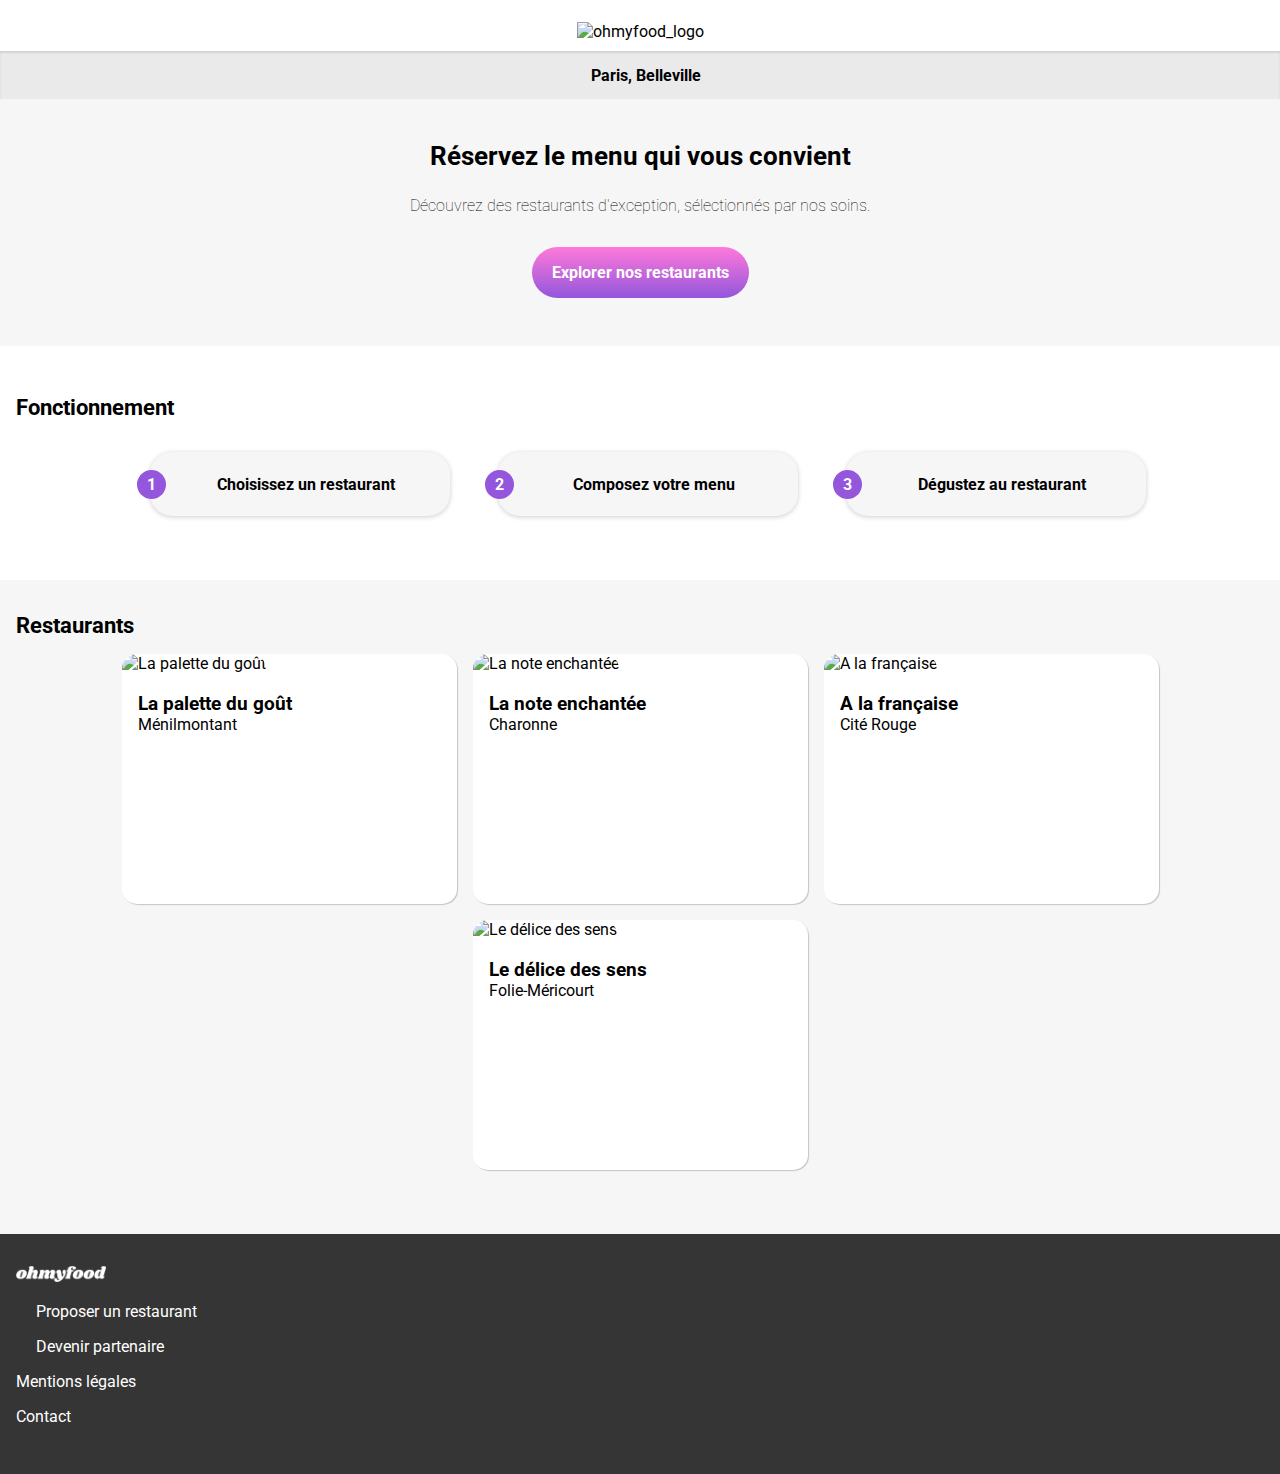
==== index.html @ 1f15dc7d "Finished styling static content for the homepage" ====
<!DOCTYPE html>
<html lang="en">
<head>
    <meta charset="UTF-8">
    <meta name="viewport" content="width=device-width, initial-scale=1.0">
    <title>Ohmyfood</title>
    
    <!-- Import fonts -->
    <script src="https://kit.fontawesome.com/52b9d34509.js" crossorigin="anonymous"></script>
    <link rel="preconnect" href="https://fonts.googleapis.com">
    <link rel="preconnect" href="https://fonts.gstatic.com" crossorigin>
    <link href="https://fonts.googleapis.com/css2?family=Roboto:wght@100;400;700&display=swap" rel="stylesheet">

    <!-- Import style -->
    <link href="style/style.css" rel="stylesheet" type="text/css">
    <link rel="icon" type="image/png" href="assets/logo/omf_favicon_32.png">
</head>

<body>

    <header>
        <div id="div_logo">
            <img src="assets/logo/ohmyfood.png" alt="ohmyfood_logo" id="logo">
        </div>
    </header>

    <main>

        <section id="location">

            <div>
                <p>Paris, Belleville</p>
            </div>

        </section>

        <section id="cta">

            <h1>Réservez le menu qui vous convient</h1>

            <p>Découvrez des restaurants d'exception, sélectionnés par nos soins.</p>

            <button>Explorer nos restaurants</button>

        </section>

        <section id="how_to">

            <h2>Fonctionnement</h2>

            <div class="tile" id="choose">
                <div class="step-tag">
                    1
                </div>
                <p>Choisissez un restaurant</p>
            </div>

            <div class="tile" id="compose">
                <div class="step-tag">
                    2
                </div>
                <p>Composez votre menu</p>
            </div>

            <div class="tile" id="taste">
                <div class="step-tag">
                    3
                </div>
                <p>Dégustez au restaurant</p>
            </div>

        </section>

         <section id="restaurants">

             <h2>Restaurants</h2>

                <article class="card" id="la_palette_du_gout">
                    <a href="pages/la_palette_du_goût.html">
                        <!-- <div class="card__tag-new">Nouveau</p> -->
                        <img class="card__picture" src="assets/restaurants/la_palette_du_gout.jpg" alt="La palette du goût">                      
                        <div class="card__details">
                            <div class="card__details__text">
                                <h3>La palette du goût</h3>
                                <p>Ménilmontant</p>
                            </div>
                            <i class="far fa-heart"></i>
                        </div>
                    </a>
                </article>

                <article class="card" id="la_note_enchantee">
                    <a href="/pages/la_note_enchantee.html">
                        <!-- <div class="card__tag-new">Nouveau</p> -->
                        <img class="card__picture" src="assets/restaurants/la_note_enchantee.jpg" alt="La note enchantée">
                        <div class="card__details">
                            <div class="card__details__text">
                                <h3>La note enchantée</h3>
                                <p>Charonne</p>
                            </div>
                            <i class="far fa-heart"></i>
                        </div>
                    </a>
                </article>

                <article class="card" id="a_la_francaise">
                    <a href="pages/a_la_francaise.html">
                        <img class="card__picture" src="assets/restaurants/a_la_francaise.jpg" alt="A la française">
                        <div class="card__details">
                            <div class="card__details__text">
                                <h3>A la française</h3>
                                <p>Cité Rouge</p>
                            </div>
                            <i class="far fa-heart"></i>
                        </div>
                    </a>
                </article>

                <article class="card" id="le_delice_des_sens">
                    <a href="pages/le_delice_des_sens.html">
                        <img class="card__picture" src="assets/restaurants/le_delice_des_sens.jpg" alt="Le délice des sens">
                        <div class="card__details">
                            <div class="card__details__text">
                                <h3>Le délice des sens</h3>
                                <p>Folie-Méricourt</p>
                            </div>
                            <i class="far fa-heart"></i>
                        </div>
                    </a>
                </article>

         </section>

    </main>

    <footer>

        <img src="assets/logo/ohmyfood_white.png">

        <ul>
            <li id="suggest">Proposer un restaurant</li>
            <li id="partnership">Devenir partenaire</li>
            <li>Mentions légales</li>
            <li>Contact</li>
        </ul>

    </footer>

</body>

</html>
---- style/style.css ----
/*! minireset.css v0.0.6 | MIT License | github.com/jgthms/minireset.css */
html,
body,
p,
ol,
ul,
li,
dl,
dt,
dd,
blockquote,
figure,
fieldset,
legend,
textarea,
pre,
iframe,
hr,
h1,
h2,
h3,
h4,
h5,
h6 {
  margin: 0;
  padding: 0;
}

h1,
h2,
h3,
h4,
h5,
h6 {
  font-size: 100%;
  font-weight: normal;
}

ul {
  list-style: none;
}

button,
input,
select {
  margin: 0;
}

html {
  box-sizing: border-box;
}

*,
*::before,
*::after {
  box-sizing: inherit;
}

img,
video {
  height: auto;
  max-width: 100%;
}

iframe {
  border: 0;
}

table {
  border-collapse: collapse;
  border-spacing: 0;
}

td,
th {
  padding: 0;
}

/* Colors */
/* Font weight */
/*Font Awesome icons*/
* {
  font-family: "Roboto", sans-serif;
  font-size: 16px;
}

h1 {
  font-size: 1.6em;
  font-weight: 700;
}

h2 {
  font-size: 1.4em;
  font-weight: 700;
}

h3 {
  font-size: 1.2em;
  font-weight: 700;
}

a {
  text-decoration: none;
  color: inherit;
}
a:active, a:hover, a:link, a:visited {
  text-decoration: none;
  color: inherit;
}

#location {
  display: flex;
  flex-direction: row;
  flex-wrap: nowrap;
  justify-content: center;
  align-items: center;
  width: 100%;
  height: 3em;
  background-color: #eaeaea;
  box-shadow: inset 0px 2px 2px rgba(0, 0, 0, 0.1);
}

#location p {
  font-weight: 700;
}
#location p::before {
  display: inline-block;
  font-family: "Font Awesome 5 Free";
  font-style: normal;
  font-variant: normal;
  text-rendering: auto;
  -webkit-font-smoothing: antialiased;
  font-weight: 900;
  content: "\f3c5";
  /*  @debug "content: " \f3c5;
   @debug "font-weight: " 900; */
  position: relative;
  right: 1em;
}

#cta {
  display: flex;
  flex-direction: column;
  flex-wrap: nowrap;
  justify-content: center;
  align-items: center;
  background-color: #f6f6f6;
  padding: 1em;
  padding-left: 3em;
  padding-right: 3em;
}
#cta h1 {
  text-align: center;
  margin-top: 1em;
  margin-bottom: 1em;
}
#cta p {
  text-align: center;
  font-weight: 100;
}

#how_to {
  display: flex;
  flex-direction: row;
  flex-wrap: wrap;
  justify-content: center;
  align-items: center;
  gap: 1em 3em;
  padding-top: 3em;
  padding-bottom: 3em;
  padding-left: 1em;
}
#how_to h2 {
  width: 100%;
}

#restaurants {
  background-color: #f6f6f6;
  padding: 1em;
  padding-top: 2em;
  padding-bottom: 4em;
  display: flex;
  flex-direction: row;
  flex-wrap: wrap;
  justify-content: center;
  align-items: center;
  gap: 1em 1em;
}
#restaurants h2 {
  width: 100%;
}

footer {
  background-color: #353535;
  padding: 1em;
  padding-top: 2em;
  padding-bottom: 2em;
  color: white;
}
footer img {
  width: 90px;
  height: auto;
  margin-bottom: 1em;
}
footer li {
  margin-bottom: 1em;
}

#suggest::before {
  display: inline-block;
  font-family: "Font Awesome 5 Free";
  font-style: normal;
  font-variant: normal;
  text-rendering: auto;
  -webkit-font-smoothing: antialiased;
  font-weight: 900;
  content: "\f2e7";
  /*  @debug "content: " \f2e7;
   @debug "font-weight: " 900; */
  margin-right: 1ch;
}

#partnership::before {
  display: inline-block;
  font-family: "Font Awesome 5 Free";
  font-style: normal;
  font-variant: normal;
  text-rendering: auto;
  -webkit-font-smoothing: antialiased;
  font-weight: 900;
  content: "\f4c4";
  /*  @debug "content: " \f4c4;
   @debug "font-weight: " 900; */
  margin-right: 1ch;
}

header {
  display: flex;
  flex-direction: column;
  align-items: center;
  justify-content: center;
}
header img {
  padding-top: 22px;
  padding-bottom: 10px;
  width: 164px;
  height: auto;
}

button {
  margin-top: 2em;
  margin-bottom: 2em;
  padding: 1em;
  padding-right: 1.25em;
  padding-left: 1.25em;
  background: linear-gradient(#FF79DA, #9356DC);
  border: none;
  border-radius: 2em;
  color: white;
  font-weight: 700;
}

.card {
  background-color: white;
  border-radius: 15px;
  height: 250px;
  width: 335px;
  box-shadow: 1px 1px 1px rgba(0, 0, 0, 0.2);
}

.card__picture {
  border-top-left-radius: 15px;
  border-top-right-radius: 15px;
  object-fit: cover;
  height: 68%;
  width: 100%;
}

.card__details {
  height: 32%;
  display: flex;
  padding-left: 1em;
  padding-right: 1em;
  justify-content: space-between;
  align-items: center;
}

/* .card__details__text {
    display: flex;
    flex-direction: column;
}
 */
/* 
.card__tag-new {
    background-color: a.$clr-tertiary;
    position: absolute;
    z-index: 3;
    width: 10em;
    height: 1em;
    top: 10px;
    right: 10px;
} */
/* @include a.fa-icon($ico-heart)
@include a.fa-icon($ico-heart, 400) */
.tile {
  display: flex;
  flex-direction: row;
  flex-wrap: nowrap;
  justify-content: center;
  align-items: center;
  height: 4em;
  min-width: 300px;
  max-width: 385px;
  position: relative;
  background-color: #f6f6f6;
  font-weight: 700;
  border-radius: 22px;
  margin-top: 1em;
  margin-bottom: 1em;
  box-shadow: 0px 1px 5px rgba(0, 0, 0, 0.2);
}

.step-tag {
  display: flex;
  flex-direction: row;
  flex-wrap: nowrap;
  justify-content: center;
  align-items: center;
  position: absolute;
  left: -13px;
  top: center;
  border-radius: 100%;
  background-color: #9356DC;
  color: white;
  width: 1.8em;
  height: 1.8em;
}

.tile p::before {
  color: #7e7e7e;
  position: relative;
  right: 1em;
}

#choose p::before {
  display: inline-block;
  font-family: "Font Awesome 5 Free";
  font-style: normal;
  font-variant: normal;
  text-rendering: auto;
  -webkit-font-smoothing: antialiased;
  font-weight: 900;
  content: "\f3cd";
  /*  @debug "content: " \f3cd;
   @debug "font-weight: " 900; */
}

#compose p::before {
  display: inline-block;
  font-family: "Font Awesome 5 Free";
  font-style: normal;
  font-variant: normal;
  text-rendering: auto;
  -webkit-font-smoothing: antialiased;
  font-weight: 900;
  content: "\f0ca";
  /*  @debug "content: " \f0ca;
   @debug "font-weight: " 900; */
}

#taste p::before {
  display: inline-block;
  font-family: "Font Awesome 5 Free";
  font-style: normal;
  font-variant: normal;
  text-rendering: auto;
  -webkit-font-smoothing: antialiased;
  font-weight: 900;
  content: "\f54e";
  /*  @debug "content: " \f54e;
   @debug "font-weight: " 900; */
}

/*# sourceMappingURL=style.css.map */
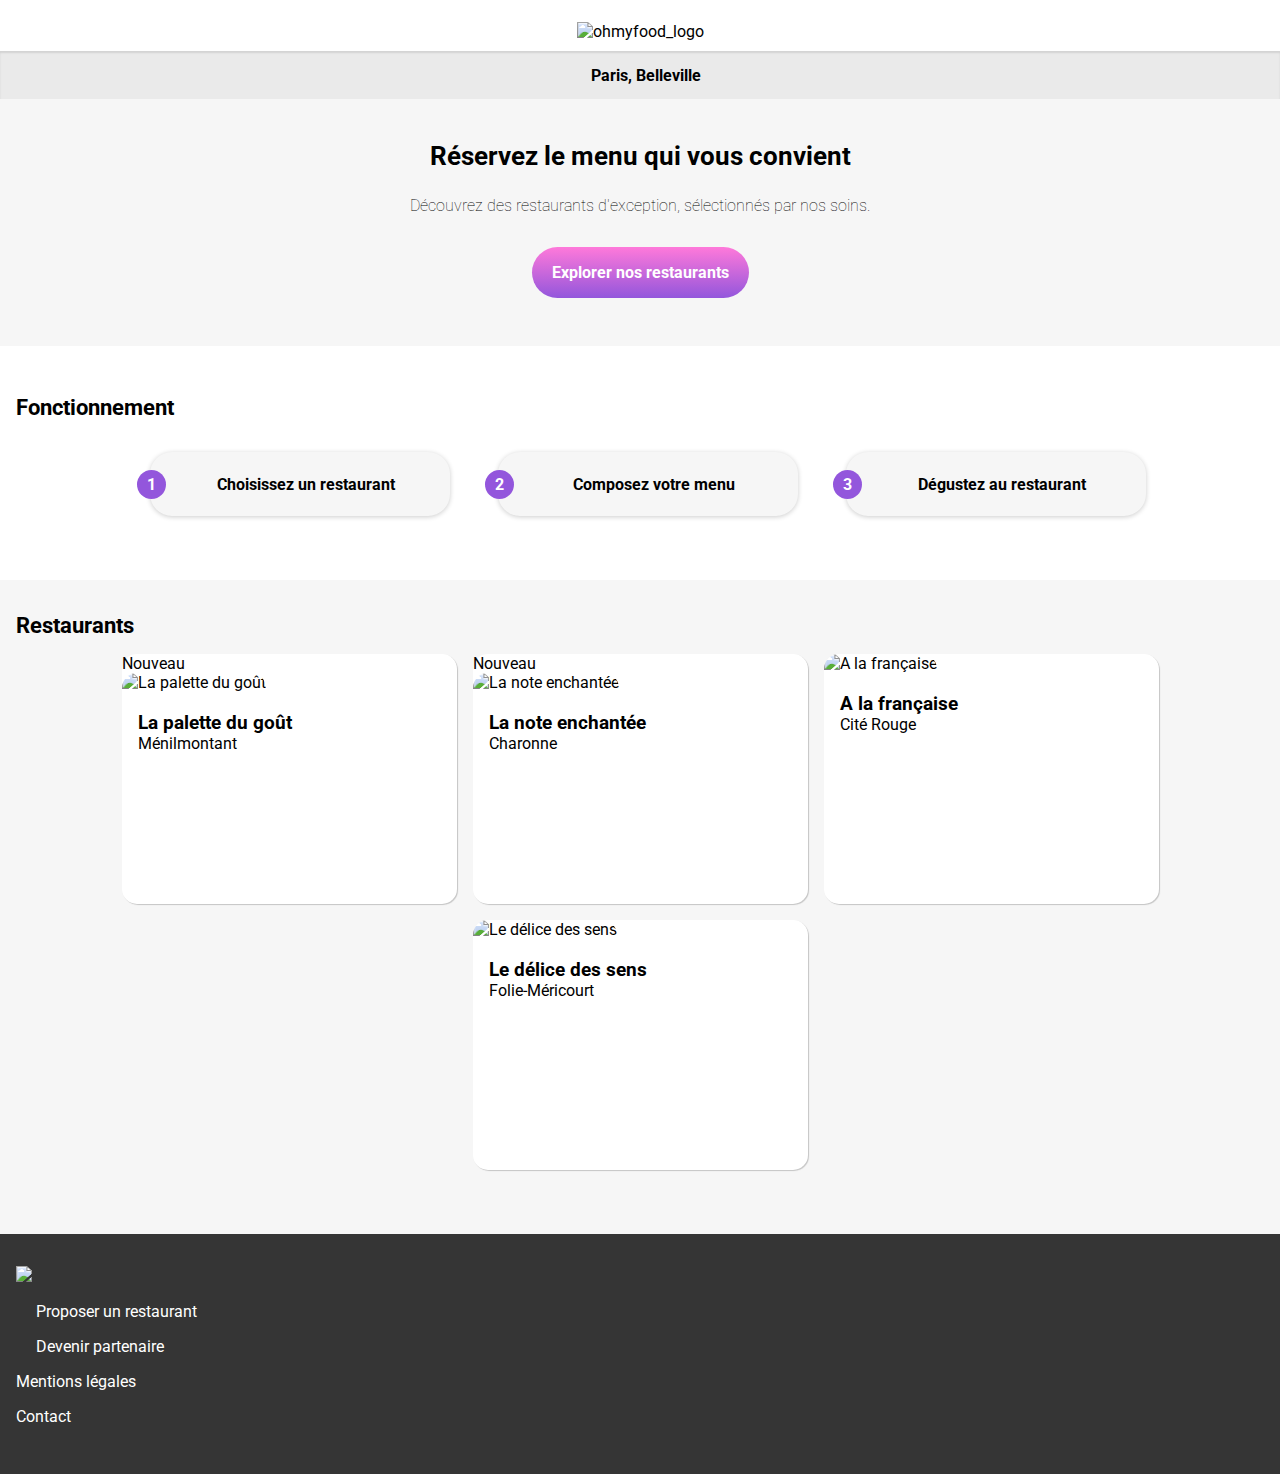
==== commit f4efaf1d: "minor fix (html white spaces)" ====
--- a/index.html
+++ b/index.html
@@ -9,7 +9,7 @@
     <script src="https://kit.fontawesome.com/52b9d34509.js" crossorigin="anonymous"></script>
     <link rel="preconnect" href="https://fonts.googleapis.com">
     <link rel="preconnect" href="https://fonts.gstatic.com" crossorigin>
-    <link href="https://fonts.googleapis.com/css2?family=Roboto:wght@100;400;700&display=swap" rel="stylesheet">
+    <link href="https://fonts.googleapis.com/css2?family=Roboto:wght@100;400;700&family=Shrikhand&display=swap" rel="stylesheet"> 
 
     <!-- Import style -->
     <link href="style/style.css" rel="stylesheet" type="text/css">
@@ -20,7 +20,7 @@
 
     <header>
         <div id="div_logo">
-            <img src="assets/logo/ohmyfood.png" alt="ohmyfood_logo" id="logo">
+            <img src="assets/logo/ohmyfood@2x.svg" alt="ohmyfood_logo" id="logo">
         </div>
     </header>
 
@@ -76,57 +76,76 @@
              <h2>Restaurants</h2>
 
                 <article class="card" id="la_palette_du_gout">
-                    <a href="pages/la_palette_du_goût.html">
-                        <!-- <div class="card__tag-new">Nouveau</p> -->
+                    <a href="pages/la_palette_du_gout.html">
+                        <div class="card__tag-new">Nouveau</div>
                         <img class="card__picture" src="assets/restaurants/la_palette_du_gout.jpg" alt="La palette du goût">                      
-                        <div class="card__details">
-                            <div class="card__details__text">
-                                <h3>La palette du goût</h3>
-                                <p>Ménilmontant</p>
-                            </div>
+                    </a>
+                    <div class="card__details">
+                        
+                        <div class="card__details__text">
+                            <a href="pages/la_palette_du_goût.html">
+                            <h3>La palette du goût</h3>
+                            <p>Ménilmontant</p>
+                            </a>
+                        </div>
+                        <div class="heart-container">
                             <i class="far fa-heart"></i>
                         </div>
-                    </a>
+                    </div>
+                    
                 </article>
 
                 <article class="card" id="la_note_enchantee">
-                    <a href="/pages/la_note_enchantee.html">
-                        <!-- <div class="card__tag-new">Nouveau</p> -->
+                    <a href="pages/la_note_enchantee.html">
+                        <div class="card__tag-new">Nouveau</div>
                         <img class="card__picture" src="assets/restaurants/la_note_enchantee.jpg" alt="La note enchantée">
-                        <div class="card__details">
+                    </a>
+                    <div class="card__details">
+                        <a href="/pages/la_note_enchantee.html">
                             <div class="card__details__text">
                                 <h3>La note enchantée</h3>
                                 <p>Charonne</p>
                             </div>
+                        </a>
+                        <div class="heart-container">
                             <i class="far fa-heart"></i>
                         </div>
-                    </a>
+                    </div>   
                 </article>
 
                 <article class="card" id="a_la_francaise">
                     <a href="pages/a_la_francaise.html">
                         <img class="card__picture" src="assets/restaurants/a_la_francaise.jpg" alt="A la française">
+                    </a>
                         <div class="card__details">
-                            <div class="card__details__text">
-                                <h3>A la française</h3>
-                                <p>Cité Rouge</p>
+                            <a href="pages/a_la_francaise.html">
+                                <div class="card__details__text">
+                                    <h3>A la française</h3>
+                                    <p>Cité Rouge</p>
+                                </div>
+                            </a>
+                            <div class="heart-container">
+                                <i class="far fa-heart"></i>
                             </div>
-                            <i class="far fa-heart"></i>
                         </div>
-                    </a>
                 </article>
 
                 <article class="card" id="le_delice_des_sens">
                     <a href="pages/le_delice_des_sens.html">
                         <img class="card__picture" src="assets/restaurants/le_delice_des_sens.jpg" alt="Le délice des sens">
-                        <div class="card__details">
+                    </a>    
+                    <div class="card__details">
+                        <a href="pages/le_delice_des_sens.html">
                             <div class="card__details__text">
                                 <h3>Le délice des sens</h3>
                                 <p>Folie-Méricourt</p>
                             </div>
+                        </a>
+                        <div class="heart-container">
                             <i class="far fa-heart"></i>
                         </div>
-                    </a>
+                    </div>
+                    
                 </article>
 
          </section>
@@ -134,16 +153,13 @@
     </main>
 
     <footer>
-
-        <img src="assets/logo/ohmyfood_white.png">
-
+        <img src="assets/logo/ohmyfood@2x_white.svg">
         <ul>
             <li id="suggest">Proposer un restaurant</li>
             <li id="partnership">Devenir partenaire</li>
             <li>Mentions légales</li>
             <li>Contact</li>
         </ul>
-
     </footer>
 
 </body>
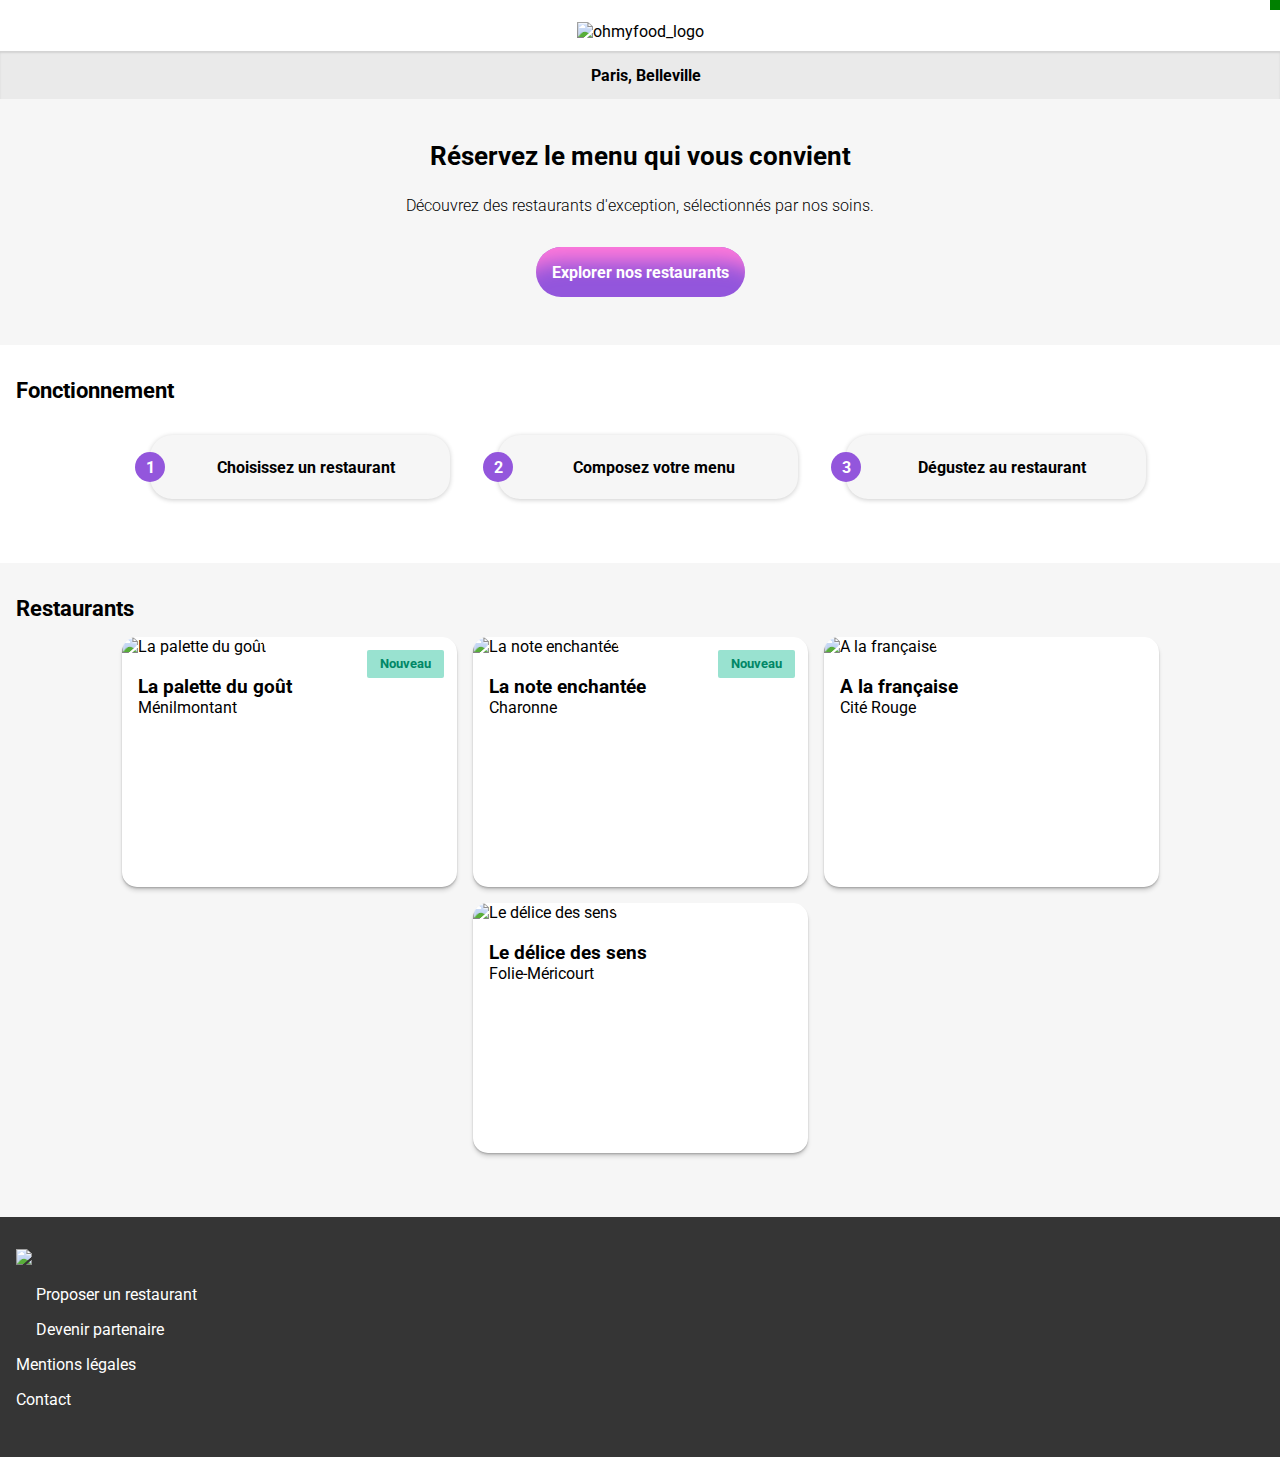
==== commit c6d01102: "Added Shrikhand font import to every page" ====
--- a/index.html
+++ b/index.html
@@ -9,7 +9,7 @@
     <script src="https://kit.fontawesome.com/52b9d34509.js" crossorigin="anonymous"></script>
     <link rel="preconnect" href="https://fonts.googleapis.com">
     <link rel="preconnect" href="https://fonts.gstatic.com" crossorigin>
-    <link href="https://fonts.googleapis.com/css2?family=Roboto:wght@100;400;700&family=Shrikhand&display=swap" rel="stylesheet"> 
+    <link href="https://fonts.googleapis.com/css2?family=Roboto:wght@100;300;400;700&family=Shrikhand&display=swap" rel="stylesheet"> 
 
     <!-- Import style -->
     <link href="style/style.css" rel="stylesheet" type="text/css">
@@ -22,6 +22,7 @@
         <div id="div_logo">
             <img src="assets/logo/ohmyfood@2x.svg" alt="ohmyfood_logo" id="logo">
         </div>
+        <div class="ghp-version-check"></div>
     </header>
 
     <main>
@@ -158,7 +159,7 @@
             <li id="suggest">Proposer un restaurant</li>
             <li id="partnership">Devenir partenaire</li>
             <li>Mentions légales</li>
-            <li>Contact</li>
+            <li><a href="mailto:contact@ohmyfood.com">Contact</a></li>
         </ul>
     </footer>
 
--- a/style/style.css
+++ b/style/style.css
@@ -1,3 +1,4 @@
+@charset "UTF-8";
 /*! minireset.css v0.0.6 | MIT License | github.com/jgthms/minireset.css */
 html,
 body,
@@ -79,6 +80,8 @@
 /* Colors */
 /* Font weight */
 /*Font Awesome icons*/
+/* Box-shadow */
+/* General typography settings */
 * {
   font-family: "Roboto", sans-serif;
   font-size: 16px;
@@ -97,6 +100,32 @@
 h3 {
   font-size: 1.2em;
   font-weight: 700;
+}
+
+/* Restaurants pages typography */
+.restaurant-page__title h1 {
+  font-family: "Shrikhand", cursive;
+  font-weight: normal;
+}
+
+.restaurant__section {
+  font-size: 14px;
+}
+.restaurant__section h2 {
+  text-transform: uppercase;
+  font-weight: normal;
+  font-weight: 300;
+}
+
+.section-title__container h2 {
+  font-size: 18px;
+}
+
+.menu-item h3, .menu-item p, .menu-item span {
+  font-size: 0.9rem;
+}
+.menu-item p {
+  font-weight: 300;
 }
 
 a {
@@ -132,8 +161,7 @@
   -webkit-font-smoothing: antialiased;
   font-weight: 900;
   content: "\f3c5";
-  /*  @debug "content: " \f3c5;
-   @debug "font-weight: " 900; */
+  /*  @debug "content: " \f3c5; */
   position: relative;
   right: 1em;
 }
@@ -156,7 +184,7 @@
 }
 #cta p {
   text-align: center;
-  font-weight: 100;
+  font-weight: 300;
 }
 
 #how_to {
@@ -166,7 +194,7 @@
   justify-content: center;
   align-items: center;
   gap: 1em 3em;
-  padding-top: 3em;
+  padding-top: 2em;
   padding-bottom: 3em;
   padding-left: 1em;
 }
@@ -188,6 +216,93 @@
 }
 #restaurants h2 {
   width: 100%;
+}
+
+#restaurant_picture {
+  height: 300px;
+  width: 100%;
+  object-fit: cover;
+  position: relative;
+}
+
+.restaurant-page__title {
+  position: relative;
+  margin-top: -25px;
+  display: flex;
+  flex-direction: row;
+  flex-wrap: nowrap;
+  justify-content: center;
+  align-items: center;
+  background-color: #f6f6f6;
+  padding: 1em;
+  border-top-left-radius: 25px;
+  border-top-right-radius: 25px;
+}
+.restaurant-page__title h1 {
+  width: 75%;
+}
+.restaurant-page__title i {
+  display: flex;
+  flex-direction: row;
+  flex-wrap: nowrap;
+  justify-content: center;
+  align-items: center;
+  width: 25%;
+}
+
+.restaurant__section {
+  background-color: #f6f6f6;
+  display: flex;
+  flex-direction: column;
+  gap: 1em 0;
+  padding: 1em;
+}
+.restaurant__section .menu-item:nth-child(1n) {
+  animation: slideUp 0.75s forwards ease;
+  animation-delay: 0.25s;
+}
+.restaurant__section .menu-item:nth-child(2n) {
+  animation: slideUp 0.75s forwards ease;
+  animation-delay: 0.5s;
+}
+.restaurant__section .menu-item:nth-child(3n) {
+  animation: slideUp 0.75s forwards ease;
+  animation-delay: 0.75s;
+}
+.restaurant__section .menu-item:nth-child(4n) {
+  animation: slideUp 0.75s forwards ease;
+  animation-delay: 1s;
+}
+.restaurant__section .menu-item:nth-child(5n) {
+  animation: slideUp 0.75s forwards ease;
+  animation-delay: 1.25s;
+}
+@keyframes slideUp {
+  0% {
+    transform: translateY(50px);
+    opacity: 0;
+  }
+  100% {
+    transform: translateY(0);
+    opacity: 1;
+  }
+}
+
+.section-title__container {
+  width: 100%;
+}
+
+.restaurant__section h2 {
+  position: relative;
+  display: inline-block;
+}
+.restaurant__section h2::after {
+  content: "";
+  position: absolute;
+  bottom: -5px;
+  left: 0;
+  width: 50%;
+  border-bottom: 3px solid #99E2D0;
 }
 
 footer {
@@ -215,9 +330,9 @@
   -webkit-font-smoothing: antialiased;
   font-weight: 900;
   content: "\f2e7";
-  /*  @debug "content: " \f2e7;
-   @debug "font-weight: " 900; */
-  margin-right: 1ch;
+  /*  @debug "content: " \f2e7; */
+  width: 16px;
+  margin-right: 4px;
 }
 
 #partnership::before {
@@ -229,9 +344,10 @@
   -webkit-font-smoothing: antialiased;
   font-weight: 900;
   content: "\f4c4";
-  /*  @debug "content: " \f4c4;
-   @debug "font-weight: " 900; */
-  margin-right: 1ch;
+  /*  @debug "content: " \f4c4; */
+  font-size: 0.75em;
+  width: 16px;
+  margin-right: 4px;
 }
 
 header {
@@ -247,25 +363,73 @@
   height: auto;
 }
 
+.ghp-version-check {
+  position: absolute;
+  top: 0;
+  right: 0;
+  height: 10px;
+  width: 10px;
+  background-color: green;
+}
+
+.fa-arrow-left {
+  position: absolute;
+  left: 1em;
+  z-index: 10;
+}
+
 button {
+  position: relative;
   margin-top: 2em;
   margin-bottom: 2em;
-  padding: 1em;
-  padding-right: 1.25em;
-  padding-left: 1.25em;
-  background: linear-gradient(#FF79DA, #9356DC);
+  padding: 0 1em 0 1em;
+  height: 50px;
   border: none;
   border-radius: 2em;
   color: white;
   font-weight: 700;
+  cursor: pointer;
+  box-shadow: 0px 1px 1px rgba(0, 0, 0, 0.12), 0px 2px 2px rgba(0, 0, 0, 0.12), 0px 4px 4px rgba(0, 0, 0, 0.12);
+  background-color: #9356DC;
+  box-shadow: 0 50px 20px -35px #FF79DA inset;
+  transition: box-shadow 0.5s ease-in-out;
+}
+
+button::after {
+  content: "";
+  position: absolute;
+  top: 0;
+  left: 0;
+  bottom: 0;
+  right: 0;
+  opacity: 0;
+  border-radius: 2em;
+  box-shadow: 0px 2px 2px rgba(0, 0, 0, 0.15), 0px 4px 4px rgba(0, 0, 0, 0.15), 0px 8px 8px rgba(0, 0, 0, 0.15);
+  transition: opacity 0.5s ease-in-out;
+}
+
+button:hover {
+  box-shadow: 0 50px 20px -25px #fd8ce9 inset;
+  transition: box-shadow 0.5s ease-in-out;
+}
+
+button:hover::after {
+  opacity: 1;
+  transition: opacity 0.5s ease-in-out;
+}
+
+.order-button {
+  padding-right: 3em;
+  padding-left: 3em;
 }
 
 .card {
+  position: relative;
   background-color: white;
   border-radius: 15px;
   height: 250px;
   width: 335px;
-  box-shadow: 1px 1px 1px rgba(0, 0, 0, 0.2);
+  box-shadow: 0px 1px 1px rgba(0, 0, 0, 0.12), 0px 2px 2px rgba(0, 0, 0, 0.12), 0px 4px 4px rgba(0, 0, 0, 0.12);
 }
 
 .card__picture {
@@ -277,31 +441,91 @@
 }
 
 .card__details {
+  display: flex;
+  flex-direction: row;
+  flex-wrap: nowrap;
+  justify-content: space-between;
+  align-items: center;
   height: 32%;
-  display: flex;
   padding-left: 1em;
+}
+
+.card__tag-new {
+  background-color: #99E2D0;
+  position: absolute;
   padding-right: 1em;
-  justify-content: space-between;
-  align-items: center;
-}
-
-/* .card__details__text {
-    display: flex;
-    flex-direction: column;
-}
- */
-/* 
-.card__tag-new {
-    background-color: a.$clr-tertiary;
-    position: absolute;
-    z-index: 3;
-    width: 10em;
-    height: 1em;
-    top: 10px;
-    right: 10px;
-} */
-/* @include a.fa-icon($ico-heart)
-@include a.fa-icon($ico-heart, 400) */
+  padding-left: 1em;
+  padding-top: 0.5em;
+  padding-bottom: 0.5em;
+  border-radius: 2px;
+  top: 1em;
+  right: 1em;
+  font-size: 0.8em;
+  font-weight: 700;
+  color: #008766;
+}
+
+.heart-container {
+  height: 50px;
+  height: 4em;
+  width: 4em;
+  display: flex;
+  flex-direction: row;
+  flex-wrap: nowrap;
+  justify-content: center;
+  align-items: center;
+}
+
+.fa-heart {
+  font-size: 1.5em;
+  position: relative;
+  cursor: pointer;
+  color: inherit;
+  transition: color 0.5s ease;
+}
+
+.fa-heart::after {
+  display: inline-block;
+  font-family: "Font Awesome 5 Free";
+  font-style: normal;
+  font-variant: normal;
+  text-rendering: auto;
+  -webkit-font-smoothing: antialiased;
+  font-weight: 900;
+  content: "\f004";
+  /*  @debug "content: " \f004; */
+  position: absolute;
+  top: 0;
+  left: calc(50% - 0.5em);
+  color: #FF79DA;
+  opacity: 0;
+}
+
+.fa-heart:hover {
+  opacity: 1;
+  color: #FF79DA;
+  transition: color 0.5s ease;
+}
+
+.fa-heart:hover::after {
+  opacity: 1;
+  animation: heartBeat 0.75s ease-in-out;
+}
+@keyframes heartBeat {
+  0% {
+    opacity: 0;
+    transform: scale(0);
+  }
+  85% {
+    opacity: 1;
+    transform: scale(1.35);
+  }
+  100% {
+    opacity: 1;
+    transform: scale(1);
+  }
+}
+
 .tile {
   display: flex;
   flex-direction: row;
@@ -317,9 +541,23 @@
   border-radius: 22px;
   margin-top: 1em;
   margin-bottom: 1em;
+  cursor: pointer;
   box-shadow: 0px 1px 5px rgba(0, 0, 0, 0.2);
 }
 
+.tile::after {
+  position: absolute;
+  content: "";
+  top: 0;
+  left: 0;
+  right: 0;
+  bottom: 0;
+  border-radius: 22px;
+  box-shadow: 0px 2px 2px rgba(0, 0, 0, 0.15), 0px 4px 4px rgba(0, 0, 0, 0.15), 0px 8px 8px rgba(0, 0, 0, 0.15);
+  opacity: 0;
+  transition: opacity 0.5s ease;
+}
+
 .step-tag {
   display: flex;
   flex-direction: row;
@@ -327,19 +565,21 @@
   justify-content: center;
   align-items: center;
   position: absolute;
-  left: -13px;
+  left: -15px;
   top: center;
   border-radius: 100%;
   background-color: #9356DC;
   color: white;
-  width: 1.8em;
-  height: 1.8em;
+  width: 30px;
+  height: 30px;
+  z-index: 2;
 }
 
 .tile p::before {
   color: #7e7e7e;
   position: relative;
   right: 1em;
+  transition: color 0.25s ease-in;
 }
 
 #choose p::before {
@@ -351,8 +591,7 @@
   -webkit-font-smoothing: antialiased;
   font-weight: 900;
   content: "\f3cd";
-  /*  @debug "content: " \f3cd;
-   @debug "font-weight: " 900; */
+  /*  @debug "content: " \f3cd; */
 }
 
 #compose p::before {
@@ -364,8 +603,7 @@
   -webkit-font-smoothing: antialiased;
   font-weight: 900;
   content: "\f0ca";
-  /*  @debug "content: " \f0ca;
-   @debug "font-weight: " 900; */
+  /*  @debug "content: " \f0ca; */
 }
 
 #taste p::before {
@@ -377,8 +615,88 @@
   -webkit-font-smoothing: antialiased;
   font-weight: 900;
   content: "\f54e";
-  /*  @debug "content: " \f54e;
-   @debug "font-weight: " 900; */
+  /*  @debug "content: " \f54e; */
+}
+
+/* :hover */
+.tile:hover::after {
+  opacity: 1;
+  transition: opacity 0.5s ease;
+}
+
+.tile:hover p::before {
+  color: #9356DC;
+  transition: color 0.25s ease-in;
+}
+
+.menu-item {
+  display: flex;
+  flex-direction: row;
+  flex-wrap: nowrap;
+  justify-content: space-between;
+  align-items: center;
+  border-radius: 15px;
+  height: 4.5em;
+  background-color: white;
+  box-shadow: 0 2px 1px rgba(0, 0, 0, 0.12);
+  overflow: hidden;
+  opacity: 0;
+}
+
+.menu-item:hover .menu-item__check {
+  margin-right: 0;
+}
+
+.menu-item:hover .fa-check-circle {
+  transform: rotate(360deg);
+  transition-delay: 2s;
+  transition: transform 0.5s ease-in;
+}
+
+.menu-item__description {
+  width: 100%;
+  overflow: hidden;
+  white-space: nowrap;
+  padding-left: 1em;
+}
+.menu-item__description h3 {
+  margin-bottom: 0.5em;
+}
+.menu-item__description h3, .menu-item__description p {
+  overflow: hidden;
+  text-overflow: ellipsis;
+  /* min-width: 0; */
+}
+
+.menu-item__description__bottom_line {
+  display: flex;
+  width: 100%;
+  justify-content: space-between;
+}
+.menu-item__description__bottom_line span {
+  padding: 0 1em 0 1em;
+  flex-shrink: 0;
+}
+
+.menu-item__check {
+  display: flex;
+  flex-direction: row;
+  flex-wrap: nowrap;
+  justify-content: center;
+  align-items: center;
+  background-color: #99E2D0;
+  color: white;
+  height: 100%;
+  width: 80px;
+  margin-right: -80px;
+  transition: margin 0.5s ease-in-out;
+  cursor: pointer;
+}
+
+/* Vérifier si rotation inverse demandée */
+.fa-check-circle {
+  transform: rotate(0deg);
+  transition: transform 0.5s ease;
 }
 
 /*# sourceMappingURL=style.css.map */
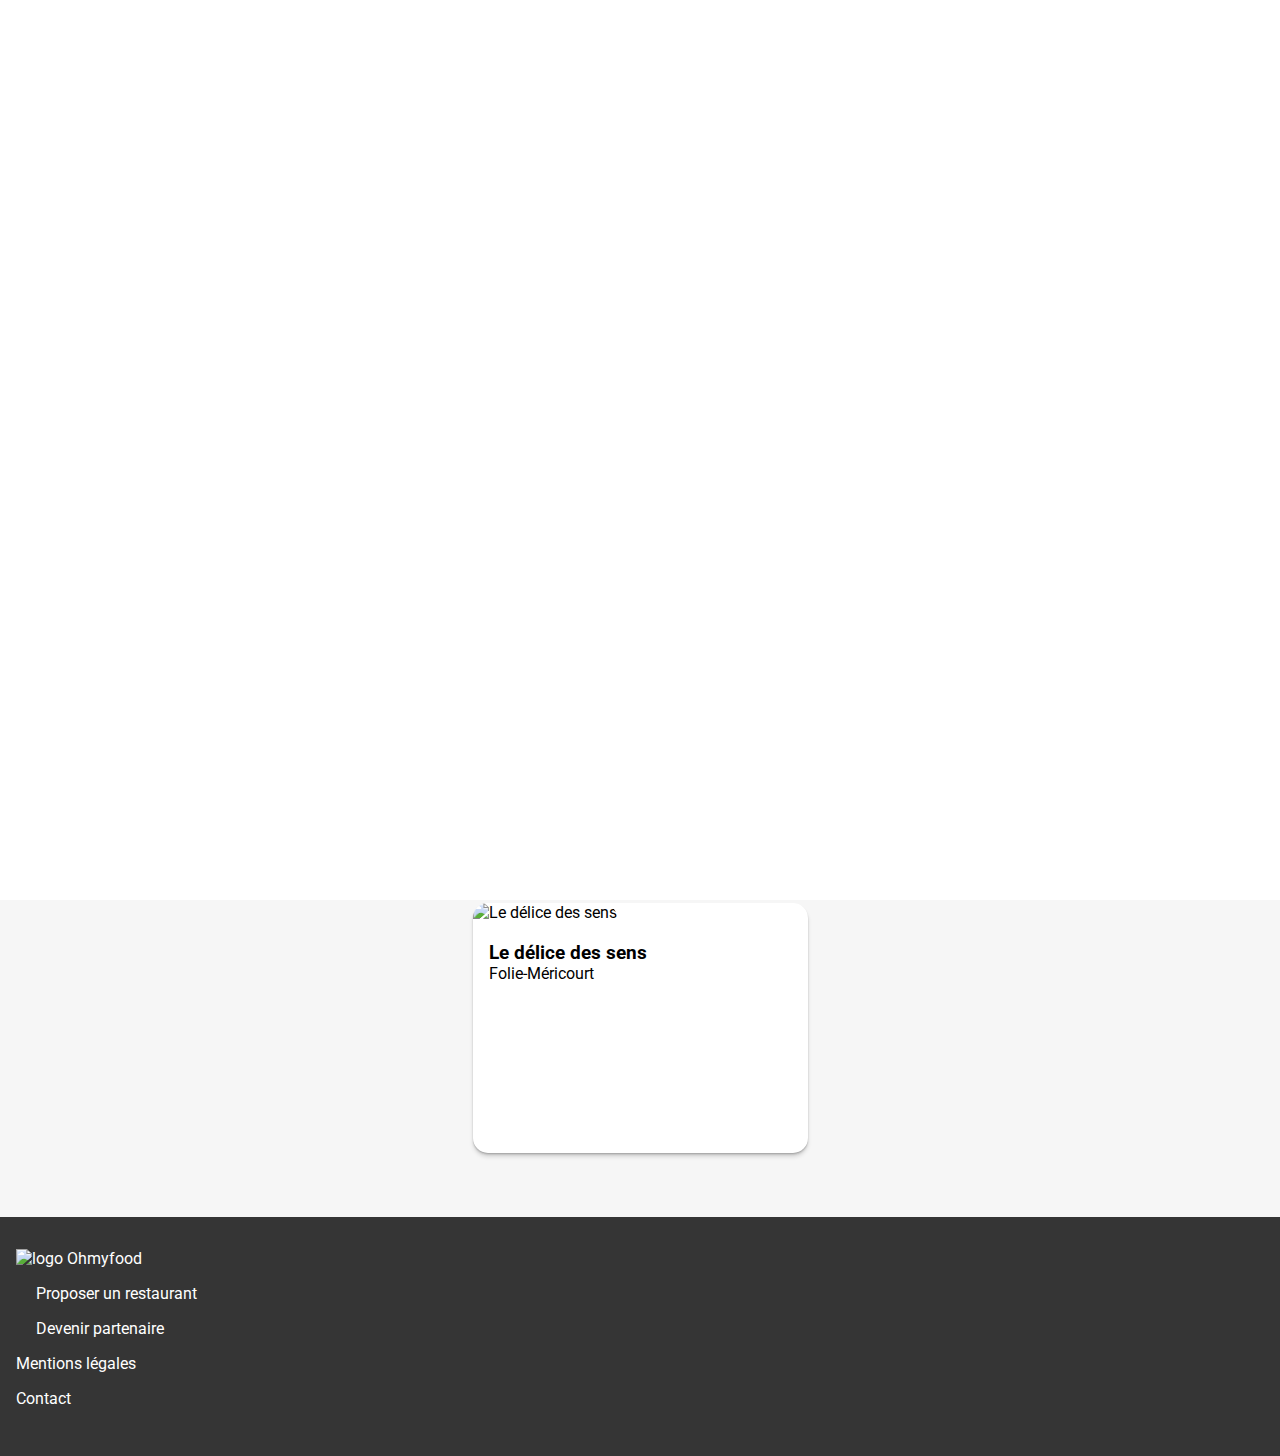
==== commit 7d12860f: "Replaced buttons by divs to avoid homepage refresh on get action" ====
--- a/index.html
+++ b/index.html
@@ -27,13 +27,13 @@
 
     <main>
 
-        <section id="location">
+        <div id="location">
 
             <div>
                 <p>Paris, Belleville</p>
             </div>
 
-        </section>
+        </div>
 
         <section id="cta">
 
@@ -41,7 +41,11 @@
 
             <p>Découvrez des restaurants d'exception, sélectionnés par nos soins.</p>
 
-            <button>Explorer nos restaurants</button>
+            
+            <a href=#restaurants>
+                <div class="cta__btn">Explorer nos restaurants</div>
+            </a>
+            
 
         </section>
 
@@ -84,7 +88,7 @@
                     <div class="card__details">
                         
                         <div class="card__details__text">
-                            <a href="pages/la_palette_du_goût.html">
+                            <a href="pages/la_palette_du_gout.html">
                             <h3>La palette du goût</h3>
                             <p>Ménilmontant</p>
                             </a>
@@ -154,15 +158,529 @@
     </main>
 
     <footer>
-        <img src="assets/logo/ohmyfood@2x_white.svg">
+        <img src="assets/logo/ohmyfood@2x_white.svg" alt="logo Ohmyfood">
         <ul>
-            <li id="suggest">Proposer un restaurant</li>
-            <li id="partnership">Devenir partenaire</li>
-            <li>Mentions légales</li>
+            <li id="suggest"><a href="#">Proposer un restaurant</a></li>
+            <li id="partnership"><a href="#">Devenir partenaire</a></li>
+            <li><a href="#">Mentions légales</a></li>
             <li><a href="mailto:contact@ohmyfood.com">Contact</a></li>
         </ul>
     </footer>
-
+    <div id="loader">
+        <svg
+        id="loader-animation-svg"
+        xmlns="http://www.w3.org/2000/svg"
+        xmlns:xlink="http://www.w3.org/1999/xlink"
+        viewBox="0 0 375 375"
+        shape-rendering="geometricPrecision"
+        text-rendering="geometricPrecision"
+        style="background-color: transparent"
+        >
+        <defs>
+            <linearGradient
+            id="pan-polygon1-fill"
+            x1="1272.037611"
+            y1="414.284134"
+            x2="1269.055378"
+            y2="391.773917"
+            spreadMethod="pad"
+            gradientUnits="userSpaceOnUse"
+            gradientTransform="matrix(1 0 0 1 0 0)"
+            >
+            <stop id="pan-polygon1-fill-0" offset="0%" stop-color="rgb(35,31,32)" />
+            <stop
+                id="pan-polygon1-fill-1"
+                offset="18.98%"
+                stop-color="rgb(213,213,214)"
+            />
+            <stop
+                id="pan-polygon1-fill-2"
+                offset="49.53%"
+                stop-color="rgb(230,231,232)"
+            />
+            <stop
+                id="pan-polygon1-fill-3"
+                offset="100%"
+                stop-color="rgb(128,130,133)"
+            />
+            </linearGradient>
+            <linearGradient
+            id="pan-path21-fill"
+            x1="1484.1761"
+            y1="323.2698"
+            x2="1484.1761"
+            y2="417.5688"
+            spreadMethod="pad"
+            gradientUnits="userSpaceOnUse"
+            gradientTransform="matrix(1 0 0 1 0 0)"
+            >
+            <stop id="pan-path21-fill-0" offset="0%" stop-color="rgb(35,31,32)" />
+            <stop id="pan-path21-fill-1" offset="38.49%" stop-color="rgb(74,73,75)" />
+            <stop id="pan-path21-fill-2" offset="100%" stop-color="rgb(0,0,0)" />
+            </linearGradient>
+            <linearGradient
+            id="pan-path22-fill"
+            x1="714.2186"
+            y1="432.953478"
+            x2="1260.9938"
+            y2="432.953478"
+            spreadMethod="pad"
+            gradientUnits="userSpaceOnUse"
+            gradientTransform="matrix(1 0 0 1 0 0)"
+            >
+            <stop id="pan-path22-fill-0" offset="0%" stop-color="rgb(81,82,84)" />
+            <stop id="pan-path22-fill-1" offset="100%" stop-color="rgb(0,0,0)" />
+            </linearGradient>
+            <linearGradient
+            id="pan-rect1-fill"
+            x1="0.0186"
+            y1="2.4613"
+            x2="546.7938"
+            y2="2.4613"
+            spreadMethod="pad"
+            gradientUnits="userSpaceOnUse"
+            gradientTransform="matrix(1 0 0 1 0 0)"
+            >
+            <stop id="pan-rect1-fill-0" offset="0%" stop-color="rgb(0,0,0)" />
+            <stop
+                id="pan-rect1-fill-1"
+                offset="46.8%"
+                stop-color="rgb(109,110,113)"
+            />
+            <stop id="pan-rect1-fill-2" offset="100%" stop-color="rgb(0,0,0)" />
+            </linearGradient>
+        </defs>
+        
+        <g id="pan-logo_x5f_letters_to" transform="translate(495.210593,263.316951)">
+            <g id="pan-logo_x5f_letters_tr" transform="rotate(-10.300539)">
+            <g
+                id="pan-logo_x5f_letters"
+                transform="scale(0.361902,0.361902) translate(-401.999985,-756.099945)"
+            >
+                <g id="pan-o1_to" transform="translate(146.099998,757.750031)">
+                <g id="pan-o1_tr" transform="rotate(0)">
+                    <path
+                    id="pan-o1"
+                    d="M152.1,729C161.8,729,168.9,731,173.5,734.9C178.1,738.8,180.4,743.9,180.4,750.3C180.4,752.4,180.1,754.8,179.5,757.5C178.1,763.3,175.6,768.5,171.9,772.9C168.2,777.2,163.6,780.6,158.2,783C152.9,785.3,147.1,786.5,140.8,786.5C130.9,786.5,123.6,784.5,118.8,780.6C114.1,776.6,111.8,771.3,111.8,764.8C111.8,762.6,112.1,760.1,112.7,757.4C114.1,751.8,116.6,746.9,120.4,742.7C124.2,738.4,128.9,735,134.4,732.7C139.9,730.2,145.8,729,152.1,729ZM151.7,738.5C150.2,738.5,148.6,739.9,146.9,742.6C145.3,745.2,143.3,750.3,141,757.7C138.7,765.1,137.6,770.3,137.6,773.3C137.6,774.9,137.8,775.9,138.3,776.5C138.8,777,139.5,777.2,140.3,777.2C141.8,777.3,143.3,776.1,144.9,773.4C146.5,770.7,148.6,765.4,151,757.6C153.2,750.7,154.3,745.7,154.3,742.5C154.3,741,154.1,740,153.6,739.4C153.2,738.8,152.6,738.5,151.7,738.5Z"
+                    transform="translate(-146.099998,-757.750031)"
+                    fill="rgb(147,86,220)"
+                    stroke="none"
+                    stroke-width="1"
+                    />
+                </g>
+                </g>
+                <g id="pan-h_to" transform="translate(212.814568,746.399933)">
+                <g id="pan-h_tr" transform="rotate(0)">
+                    <path
+                    id="pan-h"
+                    d="M244.2,770.8C244.1,771.1,244,771.5,244,772.1C244,772.6,244.1,773,244.3,773.3C244.6,773.6,244.9,773.7,245.4,773.7C246.3,773.7,247,773.3,247.5,772.6C248.1,771.8,248.6,771.4,248.8,771.4C249.2,771.4,249.4,771.6,249.7,772.1C249.9,772.5,250,773.1,250,773.7C250.1,775.8,249.4,777.8,248,779.8C246.6,781.7,244.5,783.3,241.7,784.6C239,785.8,235.7,786.4,231.9,786.4C227.2,786.4,223.5,785.3,220.7,783.2C217.9,781,216.5,778.1,216.4,774.4C216.4,771.8,217,768.8,218.3,765.5L224.2,750.1C224.6,749.2,224.7,748.4,224.7,747.9C224.7,747,224.4,746.3,223.7,745.8C223.1,745.2,222.4,744.9,221.6,744.9C220.2,744.9,218.9,745.5,217.4,746.8C216,748,214.9,750,214.1,752.8L214.1,752.6L207.4,774.3C207.2,775.2,207.1,775.9,207.1,776.5C207.1,777.4,207.3,778.2,207.6,778.7C208,779.2,208.5,779.7,209.1,780.2C209.6,780.7,210,781.1,210.2,781.5C210.4,781.8,210.4,782.2,210.3,782.7C209.9,783.6,209.2,784.3,208.2,784.7C207.1,785.1,205.5,785.3,203.3,785.3L178.9,785.3C177,785.3,175.7,785,174.8,784.4C173.9,783.8,173.7,782.9,173.9,781.9C174.2,781,174.9,780.3,176.1,779.7C177.2,779.1,178.1,778.5,178.8,777.7C179.5,776.9,180.1,775.7,180.6,774L196.8,720.7C197,720.1,197.1,719.5,197.1,719.1C197.1,718.3,196.9,717.7,196.5,717.2C196.1,716.7,195.6,716.2,195,715.7C194.3,715.1,193.8,714.6,193.4,714.2C193.1,713.8,193.1,713.2,193.3,712.5C193.7,710.9,196,709.4,200,708.2C204,707,208.3,706.4,212.7,706.4C216.8,706.4,219.9,707.2,221.8,708.7C223.8,710.3,224.8,712.4,224.8,715.1C224.8,716.7,224.6,718.2,224.1,719.7L218.3,738.5C221.1,734.9,224,732.3,227.1,730.9C230.2,729.5,233.6,728.8,237.2,728.8C241.5,728.8,245,730.1,247.7,732.8C250.4,735.4,251.8,738.9,251.8,743.1C251.8,745.3,251.4,747.5,250.7,749.6L244.2,770.8Z"
+                    transform="translate(-212.814568,-746.399933)"
+                    fill="rgb(147,86,220)"
+                    stroke="none"
+                    stroke-width="1"
+                    />
+                </g>
+                </g>
+                <g id="pan-m_to" transform="translate(307.070335,757.499817)">
+                <g id="pan-m_tr" transform="rotate(0)">
+                    <path
+                    id="pan-m"
+                    d="M356.1,770.8C356,771.1,355.9,771.5,355.9,772.1C355.9,772.6,356,773,356.2,773.3C356.5,773.6,356.8,773.7,357.3,773.7C358.2,773.7,358.9,773.3,359.4,772.6C360,771.8,360.5,771.4,360.7,771.4C361.1,771.4,361.3,771.6,361.6,772.1C361.8,772.5,361.9,773.1,361.9,773.7C362,775.8,361.3,777.8,359.9,779.8C358.5,781.7,356.4,783.3,353.6,784.6C350.9,785.8,347.6,786.4,343.8,786.4C339.1,786.4,335.4,785.3,332.6,783.2C329.8,781,328.4,778.1,328.3,774.4C328.3,771.8,328.9,768.8,330.2,765.5L336.1,750.1C336.5,749.2,336.6,748.4,336.6,747.9C336.6,747,336.3,746.3,335.6,745.8C335,745.2,334.3,744.9,333.5,744.9C332.3,744.9,331,745.4,329.8,746.5C328.5,747.6,327.4,749.2,326.4,751.5L320.5,770.6C320.4,770.9,320.3,771.3,320.3,771.9C320.3,772.4,320.4,772.8,320.6,773.1C320.9,773.4,321.2,773.5,321.7,773.5C322.6,773.5,323.3,773.1,323.8,772.4C324.4,771.6,324.9,771.2,325.1,771.2C325.5,771.2,325.7,771.4,326,771.9C326.2,772.3,326.3,772.9,326.3,773.5C326.4,775.6,325.7,777.6,324.3,779.6C322.9,781.5,320.8,783.1,318,784.4C315.3,785.6,312,786.2,308.2,786.2C303.5,786.2,299.8,785.1,297,783C294.2,780.8,292.8,777.9,292.7,774.2C292.7,771.6,293.3,768.6,294.6,765.3L300.5,749.9C300.9,749,301,748.2,301,747.7C301,746.8,300.7,746.1,300,745.6C299.4,745,298.7,744.7,297.9,744.7C296.7,744.7,295.4,745.2,294.2,746.3C292.9,747.3,291.9,748.9,291,751.2L284,774.1C283.7,774.9,283.6,775.6,283.6,776.3C283.6,777.2,283.8,777.9,284.1,778.4C284.5,778.9,285,779.4,285.6,780C286.1,780.4,286.5,780.8,286.7,781.2C286.9,781.6,286.9,782,286.8,782.5C286.5,783.4,285.8,784.1,284.8,784.5C283.7,784.9,282.1,785.1,279.8,785.1L255.4,785.1C253.5,785.1,252.2,784.8,251.4,784.2C250.5,783.6,250.2,782.7,250.4,781.7C250.7,780.8,251.4,780.1,252.6,779.5C253.7,778.9,254.6,778.3,255.3,777.5C256,776.7,256.6,775.5,257.1,773.8L266.6,742.9C266.7,742.5,266.8,742,266.8,741.4C266.8,740.6,266.6,740,266.3,739.6C266,739.2,265.5,738.6,264.8,738C264.1,737.4,263.6,736.9,263.3,736.5C263,736.1,263,735.5,263.2,734.8C263.6,733.2,265.9,731.7,269.9,730.5C274,729.2,278.2,728.6,282.6,728.6C286.1,728.6,288.8,729.6,290.8,731.5C292.9,733.4,293.9,736.1,293.8,739.4C296.7,735.3,299.8,732.5,303,731C306.3,729.4,309.8,728.7,313.6,728.7C317.7,728.7,321.1,729.9,323.6,732.3C326.2,734.6,327.7,737.7,328,741.6C331.1,736.8,334.3,733.4,337.8,731.6C341.3,729.7,345.1,728.7,349.2,728.7C353.5,728.7,357,730,359.7,732.7C362.4,735.3,363.8,738.8,363.8,743C363.8,745.2,363.4,747.4,362.7,749.5L356.1,770.8Z"
+                    transform="translate(-307.070335,-757.499817)"
+                    fill="rgb(255,121,218)"
+                    stroke="none"
+                    stroke-width="1"
+                    />
+                </g>
+                </g>
+                <g id="pan-y_to" transform="translate(394.999985,767.300018)">
+                <g id="pan-y_tr" transform="rotate(0)">
+                    <path
+                    id="pan-y"
+                    d="M422,729C425.1,729,427.6,730.3,429.5,732.8C431.4,735.3,432.4,738.7,432.4,743.1C432.4,746.9,431.7,750.9,430.4,755.3C427.8,764.1,423.5,772.3,417.7,780.1C411.9,787.9,405.3,794.1,397.7,798.8C390.2,803.5,382.7,805.8,375.3,805.8C371.6,805.8,368.4,805.2,365.7,803.9C363.1,802.6,361.1,800.9,359.7,798.8C358.3,796.7,357.6,794.4,357.6,792C357.6,790.9,357.8,789.8,358.1,788.5C358.7,786.5,359.8,785,361.3,783.9C362.8,782.8,364.6,782.3,366.6,782.3C369.9,782.3,372.5,783.4,374.6,785.6C376.7,787.9,378.1,791,378.7,794.9C383.3,794.7,387.5,792.7,391.3,789C387.7,788.4,385,787.1,383.2,785.4C381.5,783.5,380.3,780.7,379.7,776.9L375.4,750.7C375.2,749.3,374.9,748.4,374.4,747.9C374,747.3,373.5,747,372.9,747C372.4,747,371.8,747.2,371.1,747.7C370.5,748.2,370,748.4,369.7,748.4C369.1,748.4,368.8,747.8,368.8,746.6C368.8,745.6,369,744.5,369.3,743.4C370.6,739.3,373,735.9,376.5,733.1C380,730.3,384,728.8,388.7,728.8C393.3,728.8,396.6,730.2,398.7,732.9C400.9,735.6,402.3,739.8,403,745.4L406.2,768.9C406.4,770.7,407.1,771.6,408.1,771.6C409.4,771.6,410.9,770.5,412.6,768.2C414.3,765.9,416,762.5,417.6,758.3C415.5,756.4,413.8,754.2,412.7,751.7C411.6,749.2,411,746.5,411,743.7C411,741.5,411.3,739.5,411.9,737.7C412.8,734.9,414.1,732.7,415.9,731.3C417.7,729.8,419.8,729,422,729Z"
+                    transform="translate(-394.999985,-767.300018)"
+                    fill="rgb(255,121,218)"
+                    stroke="none"
+                    stroke-width="1"
+                    />
+                </g>
+                </g>
+                <g id="pan-f_to" transform="translate(462.4646,745.949982)">
+                <g id="pan-f_tr" transform="rotate(0)">
+                    <path
+                    id="pan-f"
+                    d="M475.2,706.6C482.8,706.6,488.5,707.8,492.3,710.1C496.1,712.4,498.1,715.2,498.1,718.5C498.1,721.2,497,723.3,494.7,724.8C492.5,726.2,489.6,726.9,485.9,726.9C482.6,726.9,480,726.1,478.1,724.4C476.2,722.8,475.3,720.7,475.3,718.3C475.3,716.8,475.8,715.2,476.7,713.6C474.6,713.6,472.8,714.1,471.4,715.2C470,716.2,468.9,717.9,468.1,720.4C467.7,722,467.5,723.4,467.5,724.8C467.5,726.5,467.8,727.9,468.4,728.9C469,729.8,469.9,730.3,471.1,730.3L477.4,730.3C481.1,730.3,483,731.4,483,733.7C483,734,482.9,734.4,482.8,735C482.4,736.6,481.5,737.7,480.1,738.5C478.8,739.3,476.9,739.7,474.2,739.7L471,739.7L460.4,774.3C460.2,775.2,460.1,775.9,460.1,776.5C460.1,777.4,460.3,778.2,460.6,778.7C461,779.2,461.5,779.7,462.1,780.2C462.6,780.7,463,781.1,463.2,781.5C463.4,781.8,463.4,782.2,463.3,782.7C462.9,783.6,462.2,784.3,461.2,784.7C460.1,785.1,458.5,785.3,456.3,785.3L431.9,785.3C430,785.3,428.7,785,427.8,784.4C426.9,783.8,426.7,782.9,426.9,781.9C427.2,781,427.9,780.3,429.1,779.7C430.2,779.1,431.1,778.5,431.8,777.7C432.5,776.9,433.1,775.7,433.6,774L441.9,746.7C442.3,745.6,442.4,744.5,442.4,743.4C442.4,742,442.1,740.9,441.4,740.1C440.8,739.2,439.9,738.3,438.7,737.3C437.9,736.7,437.3,736.1,436.9,735.7C436.5,735.2,436.4,734.6,436.4,734C436.3,732.6,436.8,731.7,437.8,731.1C438.9,730.5,440.9,730.2,443.8,730.2L446.5,730.2C446,728.4,445.8,726.6,445.8,724.9C445.8,723.1,446.1,721.3,446.8,719.3C448.2,715.7,451,712.6,455.5,710.1C459.9,707.8,466.5,706.6,475.2,706.6Z"
+                    transform="translate(-462.4646,-745.949982)"
+                    fill="rgb(153,226,208)"
+                    stroke="none"
+                    stroke-width="1"
+                    />
+                </g>
+                </g>
+                <g id="pan-o2_to" transform="translate(511.40007,757.750031)">
+                <g id="pan-o2_tr" transform="rotate(0)">
+                    <path
+                    id="pan-o2"
+                    d="M517.4,729C527.1,729,534.2,731,538.8,734.9C543.4,738.8,545.7,743.9,545.7,750.3C545.7,752.4,545.4,754.8,544.8,757.5C543.4,763.3,540.9,768.5,537.2,772.9C533.5,777.2,528.9,780.6,523.5,783C518.2,785.3,512.4,786.5,506.1,786.5C496.2,786.5,488.9,784.5,484.1,780.6C479.4,776.6,477.1,771.3,477.1,764.8C477.1,762.6,477.4,760.1,478,757.4C479.4,751.8,481.9,746.9,485.7,742.7C489.5,738.4,494.2,735,499.7,732.7C505.3,730.2,511.2,729,517.4,729ZM517.1,738.5C515.6,738.5,514,739.9,512.3,742.6C510.7,745.2,508.7,750.3,506.4,757.7C504.1,765.1,503,770.3,503,773.3C503,774.9,503.2,775.9,503.7,776.5C504.2,777,504.9,777.2,505.7,777.2C507.2,777.3,508.7,776.1,510.3,773.4C511.9,770.7,514,765.4,516.4,757.6C518.6,750.7,519.7,745.7,519.7,742.5C519.7,741,519.5,740,519,739.4C518.6,738.8,518,738.5,517.1,738.5Z"
+                    transform="translate(-511.40007,-757.750031)"
+                    fill="rgb(153,226,208)"
+                    stroke="none"
+                    stroke-width="1"
+                    />
+                </g>
+                </g>
+                <g id="pan-o3_to" transform="translate(581.500031,757.750031)">
+                <g id="pan-o3_tr" transform="rotate(0)">
+                    <path
+                    id="pan-o3"
+                    d="M587.5,729C597.2,729,604.3,731,608.9,734.9C613.5,738.8,615.8,743.9,615.8,750.3C615.8,752.4,615.5,754.8,614.9,757.5C613.5,763.3,611,768.5,607.3,772.9C603.6,777.2,599,780.6,593.6,783C588.3,785.3,582.5,786.5,576.2,786.5C566.3,786.5,559,784.5,554.2,780.6C549.5,776.6,547.2,771.3,547.2,764.8C547.2,762.6,547.5,760.1,548.1,757.4C549.5,751.8,552,746.9,555.8,742.7C559.6,738.4,564.3,735,569.8,732.7C575.3,730.2,581.3,729,587.5,729ZM587.2,738.5C585.7,738.5,584.1,739.9,582.4,742.6C580.8,745.2,578.8,750.3,576.5,757.7C574.2,765.1,573.1,770.3,573.1,773.3C573.1,774.9,573.3,775.9,573.8,776.5C574.3,777,575,777.2,575.8,777.2C577.3,777.3,578.8,776.1,580.4,773.4C582,770.7,584.1,765.4,586.5,757.6C588.7,750.7,589.8,745.7,589.8,742.5C589.8,741,589.6,740,589.1,739.4C588.7,738.8,588.1,738.5,587.2,738.5Z"
+                    transform="translate(-581.500031,-757.750031)"
+                    fill="rgb(153,226,208)"
+                    stroke="none"
+                    stroke-width="1"
+                    />
+                </g>
+                </g>
+                <g id="pan-d_to" transform="translate(654.949951,746.150085)">
+                <g id="pan-d_tr" transform="rotate(0)">
+                    <path
+                    id="pan-d"
+                    d="M676,770.1C675.9,770.7,675.8,771.1,675.8,771.3C675.8,771.8,675.9,772.2,676.2,772.5C676.5,772.8,676.8,772.9,677.3,772.9C678.2,772.9,678.9,772.5,679.4,771.8C680,771,680.5,770.6,680.7,770.6C681.1,770.6,681.3,770.8,681.6,771.3C681.9,771.8,681.9,772.4,681.9,773C682,774.9,681.2,776.9,679.7,778.9C678.2,780.9,676.2,782.5,673.6,783.8C671,785.1,668.3,785.7,665.3,785.7C661.7,785.7,658.6,785,656,783.7C653.4,782.4,651.5,780.6,650.6,778.4C648.7,780.9,646.5,782.7,644,784C641.5,785.3,638.9,785.8,636.1,785.8C632.8,785.8,629.8,785,626.9,783.3C624.1,781.7,621.9,779.3,620.2,776.4C618.6,773.3,617.7,769.9,617.7,766C617.7,759.5,618.9,753.4,621.3,747.7C623.8,741.9,627.2,737.3,631.7,733.8C636.1,730.2,641.1,728.5,646.8,728.5C649.9,728.5,652.5,728.9,654.6,729.6C656.8,730.3,658.8,731.4,660.6,732.8L664.2,720.8C664.4,720.2,664.5,719.6,664.5,719.2C664.5,718.4,664.3,717.8,663.9,717.3C663.5,716.8,663,716.3,662.4,715.8C661.7,715.2,661.2,714.7,660.8,714.3C660.5,713.9,660.5,713.3,660.7,712.6C661.1,711,663.4,709.5,667.4,708.3C671.5,707.1,675.7,706.5,680.1,706.5C684.2,706.5,687.3,707.3,689.2,708.8C691.2,710.4,692.2,712.5,692.2,715.2C692.2,716.8,692,718.3,691.5,719.8L676,770.1ZM658.1,740.1C657,739.1,655.7,738.6,654.4,738.6C652.3,738.6,650.3,740.1,648.3,743.2C646.3,746.3,644.7,750,643.5,754.3C642.3,758.6,641.7,762.6,641.8,766C641.8,769.9,643.1,771.9,645.6,771.9C646.5,771.9,647.3,771.5,647.9,770.8C648.5,770,649.1,768.8,649.7,767.1L658.1,740.1Z"
+                    transform="translate(-654.949951,-746.150085)"
+                    fill="rgb(153,226,208)"
+                    stroke="none"
+                    stroke-width="1"
+                    />
+                </g>
+                </g>
+            </g>
+            </g>
+        </g>
+        <g id="pan-waiter_x5f_2_to" transform="translate(-95.095183,111.418471)">
+            <g id="pan-waiter_x5f_2_tr" transform="rotate(-50.33081)">
+            <g
+                id="pan-waiter_x5f_2"
+                transform="scale(0.499399,0.499399) translate(-81.972496,-681.999998)"
+            >
+                <g id="pan-waiter_x5f_hand_x5f_2">
+                <g id="pan-g1">
+                    <path
+                    id="pan-path1"
+                    d="M272.1,215.2C280.4,213.3,287.9,212.1,306.7,218.7C325.5,225.3,345,229.9,362.5,233.5C368.6,234.7,374.7,234.8,380,236.9C387.2,237.1,408.1,237.7,413.3,237.2C419.6,236.6,423.4,238.9,434.8,239.2C446.2,239.5,460.5,239.2,462.2,242.8C464,246.4,458.7,251.4,452.8,253.5C446.9,255.6,426.6,254,414.6,256.3C407.4,257.7,400.8,259.4,396.6,260.5C401.7,272.3,406.9,284.6,406.9,284.6L404.8,302.1L395.1,299.9C385.4,297.4,388.8,295.9,377,299.9C365.2,303.8,361.8,302.8,360.5,310.8C359.2,318.7,367,332.1,368.3,346.4C369.6,360.7,367.6,373.3,361.5,373.5C355.4,373.7,353.5,373.2,349.4,360.8C345.3,348.4,341.3,324.3,335.9,316.7C330.5,309.1,321.3,308.2,315,295.4C308.7,282.6,304.8,274.2,304.8,274.2C304.8,274.2,301.5,268,291.4,267.3C281.3,266.6,271.8,264.7,271.8,264.7C271.8,264.7,265.3,260.2,262.7,249.4C258.8,233.5,263.8,217.1,272.1,215.2Z"
+                    fill="rgb(245,188,143)"
+                    stroke="none"
+                    stroke-width="1"
+                    />
+                    <path
+                    id="pan-path2"
+                    d="M448.5,354.7C448.7,358.6,441.8,357,438.6,353.6C430.4,345.1,422,311.5,422,311.5C416.7,304.2,432.8,294.2,432.8,294.2C432.8,294.2,447.6,339.1,448.5,354.7Z"
+                    fill="rgb(245,188,143)"
+                    stroke="none"
+                    stroke-width="1"
+                    />
+                    <path
+                    id="pan-path3"
+                    d="M429.7,313.2C430.1,318.7,431.6,335.2,428.2,346.5C424.8,357.8,420.1,370.5,416.5,368.6C412.8,366.6,408.3,361.9,408.3,354C408.3,346.1,414.2,325.2,414.2,325.2C411.4,314.8,401.6,300.7,401.6,300.7C401.6,300.7,402,286.2,403.9,283.6C405.8,281,407.3,281.2,412,283.2C416.6,285,428.3,295.1,429.7,313.2Z"
+                    fill="rgb(245,188,143)"
+                    stroke="none"
+                    stroke-width="1"
+                    />
+                    <path
+                    id="pan-path4"
+                    d="M404.1,286.3C403.5,289.5,405.7,299.8,405.7,299.8C405.7,299.8,416,313.2,418.9,323.7C418.9,323.7,414.6,327.7,411.5,351.7C410.6,358.7,415.7,365.1,419.1,367.3C418.5,368,417.4,369.3,416.2,368.6C412.5,366.6,408,361.9,408,354C408,346.1,413.9,325.2,413.9,325.2C411.1,314.8,401.3,300.7,401.3,300.7C401.3,300.7,401.7,286.2,403.6,283.6C405,281.5,404.5,284.2,404.1,286.3Z"
+                    fill="rgb(232,168,120)"
+                    stroke="none"
+                    stroke-width="1"
+                    />
+                    <path
+                    id="pan-path5"
+                    d="M452.5,337.4C452.8,340.9,447.7,343,443.7,340.1C439.7,337.2,435.7,326.1,430.9,314.9C426.1,303.7,425.5,300.5,420.1,296.3C413.5,291.2,405.3,287.9,402,284C393.5,273.9,395.6,256.2,395.6,256.2C396.5,253.5,424.6,267.2,432,280C439.2,292.9,451.6,325.4,452.5,337.4Z"
+                    fill="rgb(245,188,143)"
+                    stroke="none"
+                    stroke-width="1"
+                    />
+                    <path
+                    id="pan-path6"
+                    d="M436,343.4C437.5,347.5,440.6,351.1,443.9,354.1C445.2,355.3,446.5,355.2,448,355.8L448.2,355.7C447.8,357.7,444.9,357.6,443.4,357C435.6,354.2,429.3,340.6,429.7,338.8C430.1,336.9,431.7,328,432,326C432.5,326.8,432.3,333.1,436,343.4Z"
+                    fill="rgb(232,168,120)"
+                    stroke="none"
+                    stroke-width="1"
+                    />
+                    <g id="pan-g2">
+                    <path
+                        id="pan-path7"
+                        d="M313.9,293.3C313.8,293.1,313.8,292.9,313.7,292.8C313.8,292.9,313.9,293,314,293.2C314,293.3,314.1,293.5,313.9,293.3Z"
+                        fill="rgb(232,168,120)"
+                        stroke="none"
+                        stroke-width="1"
+                    />
+                    <path
+                        id="pan-path8"
+                        d="M303.4,256.5C303.7,257.6,302.8,259,302.9,260.2C303,261.6,303.5,263,303.8,264.3C304.7,268,306.3,271.3,307.8,274.6C309,277.3,310.2,279.9,311.3,282.6C312.4,285.2,312.6,287.7,313.1,290.3C313.3,291.1,313.6,292,313.8,292.8C312.3,290.7,311.7,288.6,310.9,286C309.9,282.8,307.9,280.4,306.3,277.7C303.1,272.4,298.8,267,300.7,260.2C301.1,259,301.9,256.8,303.4,256.5Z"
+                        fill="rgb(232,168,120)"
+                        stroke="none"
+                        stroke-width="1"
+                    />
+                    <path
+                        id="pan-path9"
+                        d="M314.1,293.3C314.1,293.2,314.1,293.2,314.1,293.3C314,293.2,314,293.2,314.1,293.1L314.1,293.3Z"
+                        fill="rgb(232,168,120)"
+                        stroke="none"
+                        stroke-width="1"
+                    />
+                    </g>
+                </g>
+                </g>
+                <g id="pan-bell">
+                <circle
+                    id="pan-circle1"
+                    r="22.5"
+                    transform="matrix(1 0 0 1 389.5 370.5)"
+                    fill="rgb(160,160,160)"
+                    stroke="none"
+                    stroke-width="1"
+                />
+                <path
+                    id="pan-path10"
+                    d="M390.5,375.5C221.2,375.5,84,512.7,84,682L697,682C697,512.7,559.8,375.5,390.5,375.5Z"
+                    transform="matrix(1 0 0 1 -2.027506 0)"
+                    fill="rgb(160,160,160)"
+                    stroke="none"
+                    stroke-width="1"
+                />
+                </g>
+                <polyline
+                id="pan-polyline1"
+                points="297.9,215.7 269,208.6 261.8,207.1 236.6,242.2 242.6,257.5 270.8,270 295,216.5"
+                fill="rgb(239,239,239)"
+                stroke="none"
+                stroke-width="1"
+                />
+                <path
+                id="pan-path11"
+                d="M272.4,208.6C263.9,212.6,253,225.1,251.3,229.4C249.6,233.7,248,260.4,246.2,260L141.8,234.5L-48,171L-7,104L269.9,207.1"
+                fill="rgb(38,38,38)"
+                stroke="none"
+                stroke-width="1"
+                />
+            </g>
+            </g>
+        </g>
+        <g id="pan-waiter_x5f_1_to" transform="translate(-175.902841,298.62336)">
+            <g id="pan-waiter_x5f_1_tr" transform="rotate(47.20319)">
+            <g
+                id="pan-waiter_x5f_1"
+                transform="scale(0.498553,0.498555) translate(-514.157837,-834.368316)"
+            >
+                <g
+                id="pan-waiter_x5f_arm"
+                transform="matrix(0.852922 0 0 0.852922 65.62337 119.301581)"
+                >
+                <g id="pan-waiter_x5f_hand">
+                    <g id="pan-g3">
+                    <path
+                        id="pan-path12"
+                        d="M424.4,848.7C428,843.9,433.4,836.3,432.1,830.2C430.9,824.6,427.1,813.9,430.8,808.2C438.5,796.5,450.2,828.1,449.8,834L438.2,887.6L393.5,884.1C401.7,872.5,414,862.5,424.4,848.7Z"
+                        transform="matrix(1 0 0 1 135.308792 -157.959029)"
+                        fill="rgb(245,188,143)"
+                        stroke="none"
+                        stroke-width="1"
+                    />
+                    <g id="pan-g4">
+                        <path
+                        id="pan-path13"
+                        d="M434.6,807.5C431.3,813.4,435.7,823.8,437.3,829.3C439,835.3,434.1,843.2,430.8,848.3C421.5,862.6,410,873.3,402.7,885.2L393.2,884.5C401.3,872.9,413.6,862.9,424,849C427.6,844.2,433,836.5,431.7,830.5C430.5,824.9,426.7,814.2,430.4,808.5C432,806.1,433.7,805.6,435.5,805.6C434.7,806.2,434.9,807,434.6,807.5Z"
+                        transform="matrix(1 0 0 1 135.308792 -157.959029)"
+                        fill="rgb(232,168,120)"
+                        stroke="none"
+                        stroke-width="1"
+                        />
+                    </g>
+                    <path
+                        id="pan-path14"
+                        d="M416.8,890.1C423.3,879.3,430.2,868.4,436.8,857.3C440,852,445.6,845,447.4,839.1C448.8,834.4,447.3,825.2,446.7,819.8C446.2,814.6,444.5,804.6,446.6,799.8C448.9,794.6,457.1,794.4,461.3,801.7C464.3,806.8,467.1,819.4,468.2,825.2C469.5,831.5,469.4,840.6,470.9,846.8L426,902C426.1,900.7,416.2,891.2,416.8,890.1Z"
+                        transform="matrix(1 0 0 1 135.308792 -157.959029)"
+                        fill="rgb(245,188,143)"
+                        stroke="none"
+                        stroke-width="1"
+                    />
+                    <path
+                        id="pan-path15"
+                        d="M416.8,890C423.3,879.2,430.2,868.3,436.8,857.2C440,851.9,445.6,844.9,447.4,839C448.8,834.3,447.3,825.1,446.7,819.7C446.2,814.5,444.5,804.5,446.6,799.7C448.1,796.4,451.9,795.1,455.6,796.5C454.2,797.1,453,798.2,452.4,799.7C450.3,804.6,452,814.6,452.5,819.7C453,825,454.6,834.3,453.2,839C451.4,844.9,445.8,851.9,442.6,857.2C436,868.2,429.1,879.1,422.6,890C422.2,890.7,426.2,894.9,429,898.1L426,901.8C426.1,900.7,416.1,891.1,416.8,890Z"
+                        transform="matrix(1 0 0 1 135.308792 -157.959029)"
+                        fill="rgb(232,168,120)"
+                        stroke="none"
+                        stroke-width="1"
+                    />
+                    <path
+                        id="pan-path16"
+                        d="M189.7,950.6C201.4,964.7,224,976,257.2,980.7C261.4,971.8,284.2,933.9,289.6,932.7C295.7,931.4,326.6,923.1,335.8,923.6C350.4,924.3,426.8,912.5,432.3,911.4C438.2,910.2,445,911.4,450.5,909.6C458.3,902.3,466.1,894.4,472.2,884.6C478.4,874.6,488,854.5,488,854.5C488.9,851.8,498.4,832,498.4,827.5C498.4,818.6,497.1,810.9,489.2,812.9C481.5,814.8,475.7,835.8,470.7,841.4C458.6,855.1,446.3,860.5,431.7,879C416.4,870.7,402.9,872.2,381.7,868C366.7,865,335,867.6,318.9,870.7C323,865.8,333.1,858.2,337.4,853.4C346.6,843.1,356.8,834,360.9,820.3C363.4,811.9,366.6,790.9,351.2,795.9C340.5,799.4,343.9,807.3,324.2,820.9C277.3,853.1,248,850,234,868.7C226.3,878.9,217.8,904.8,209.6,914.5C200.1,925.5,195.1,940.6,189.7,950.6ZM484.2,850.2C484.3,849.9,484.4,849.5,484.6,849C484.6,849.4,484.5,849.8,484.2,850.2Z"
+                        transform="matrix(1 0 0 1 135.308792 -157.959029)"
+                        fill="rgb(245,188,143)"
+                        stroke="none"
+                        stroke-width="1"
+                    />
+                    <path
+                        id="pan-path17"
+                        d="M454.5,859.9C457.3,856.2,472.6,837.9,473.3,836.8C474.3,835,481.5,819.2,484.6,815.7C486.8,813.3,490.4,811.3,493.8,813L493,812.9C485.2,813.8,482.6,829,480,834.9C478,839.4,464.8,857.3,460.7,861.5C457.1,865.2,447.7,879.4,444.4,885.4C441.6,882.3,439.4,881.5,435.6,880.5C443.2,875.7,449.2,867,454.5,859.9Z"
+                        transform="matrix(1 0 0 1 135.308792 -157.959029)"
+                        fill="rgb(232,168,120)"
+                        stroke="none"
+                        stroke-width="1"
+                    />
+                    </g>
+                </g>
+                <polyline
+                    id="pan-polyline2"
+                    points="202,921 189.7,950.6 187,958 235,986 257.2,980.6 277,952 202.8,924"
+                    transform="matrix(1 0 0 1 135.308792 -157.959029)"
+                    fill="rgb(239,239,239)"
+                    stroke="none"
+                    stroke-width="1"
+                />
+                <path
+                    id="pan-path18"
+                    d="M190,947C195,956,212,968,218,970C224,972,261.7,975.1,261,977L217,1084L159,1211L82,1173.8L70,1163L187.7,949.6"
+                    transform="matrix(1 0 0 1 135.308792 -157.959029)"
+                    fill="rgb(38,38,38)"
+                    stroke="none"
+                    stroke-width="1"
+                />
+                </g>
+                <g id="pan-plate">
+                <path
+                    id="pan-path19"
+                    d="M91.2,786L91.2,799.5C91.2,799.5,170.4,799.5,232.7,813L564.7,813L564.7,812.6C626.7,799.5,704.5,799.5,704.5,799.5L706.3,799.5L706.3,786L91.2,786Z"
+                    transform="matrix(1 0 0 1 115.407841 -134.72674)"
+                    fill="rgb(35,35,35)"
+                    stroke="none"
+                    stroke-width="1"
+                />
+                </g>
+            </g>
+            </g>
+        </g>
+        <g id="pan-chef_to" transform="translate(731.093643,233.622006)">
+            <g id="pan-chef_tr" transform="rotate(-10.030608)">
+            <g
+                id="pan-chef"
+                transform="scale(0.530373,0.530373) translate(-1443.350037,-402.724854)"
+            >
+                <g id="pan-chef_x5f_arm">
+                <path
+                    id="pan-path20"
+                    d="M2172.5,401L1801,305.3C1784.3,301,1768.5,293.8,1754.3,284L1736.9,272C1729.6,267.5,1712.7,280.1,1712.7,280.1L1695.1,347.5C1695.1,347.5,1688.2,374.8,1706.5,374.7L1706.5,374.7C1712.3,373.9,1718.2,374.5,1723.6,376.6L2141.2,535.3L2172.5,401Z"
+                    transform="matrix(1 0 0 1 -278.555623 32.991025)"
+                    fill="rgb(244,244,244)"
+                    stroke="none"
+                    stroke-width="1"
+                />
+                </g>
+                <g
+                id="pan-pan_x5f_object"
+                transform="matrix(0.810325 0 0 0.810325 193.213645 56.154349)"
+                >
+                <g id="pan-pan_x5f_group">
+                    <polygon
+                    id="pan-polygon1"
+                    points="1297.1,410.9 1247.1,417.6 1244.1,395.1 1294.1,388.4"
+                    fill="url(#pan-polygon1-fill)"
+                    stroke="none"
+                    stroke-width="1"
+                    />
+                    <path
+                    id="pan-path21"
+                    d="M1294.2,380.5C1432.9,340.4,1554.7,327.4,1653.8,323.2C1667.6,322.6,1679,333.6,1679,347.4L1679,347.4C1679,360.8,1668.1,371.7,1654.7,371.6C1607.9,371.5,1492.4,376.6,1297.5,417.3C1293.3,418.2,1289.3,415,1289.3,410.7L1289.3,387C1289.3,384.1,1291.3,381.4,1294.2,380.5Z"
+                    transform="matrix(0.677191 0.016075 -0.017954 0.756322 406.827011 79.028651)"
+                    fill="url(#pan-path21-fill)"
+                    stroke="none"
+                    stroke-width="1"
+                    />
+                    <path
+                    id="pan-path22"
+                    d="M1149.4,488.7L825.8,488.7C764.2,488.7,714.2,438.7,714.2,377.1L714.2,377.1L1261,377.1L1261,377.1C1261,438.8,1211,488.7,1149.4,488.7Z"
+                    transform="matrix(1 0 0 0.646042 0 153.228421)"
+                    fill="url(#pan-path22-fill)"
+                    stroke="none"
+                    stroke-width="1"
+                    />
+                    <rect
+                    id="pan-rect1"
+                    width="546.8"
+                    height="5"
+                    rx="0"
+                    ry="0"
+                    transform="matrix(1 0 0 0.836894 714.2 392.980854)"
+                    fill="url(#pan-rect1-fill)"
+                    stroke="none"
+                    stroke-width="1"
+                    />
+                </g>
+                </g>
+                <g
+                id="pan-chef_x5f_hand"
+                transform="matrix(0.784996 -0.036286 0.036286 0.784996 86.108689 159.836002)"
+                >
+                <g id="pan-g5">
+                    <path
+                    id="pan-path23"
+                    d="M1499.5,302.4C1489.9,292.6,1490.3,281.2,1494.6,276C1498,271.9,1501.2,279.8,1514.9,285.9C1528.6,292,1555.4,298.1,1555.4,298.1L1534.3,319.3C1534.2,319.4,1510.9,314.2,1499.5,302.4Z"
+                    fill="rgb(232,168,120)"
+                    stroke="none"
+                    stroke-width="1"
+                    />
+                    <path
+                    id="pan-path24"
+                    d="M1722.7,285.9C1722.7,285.9,1696.2,271.3,1669.6,270.2C1643,269.1,1600.7,286.4,1578.2,288.6C1555.7,290.8,1518.1,301.9,1511.5,307.4C1504.9,312.8,1492.8,314.4,1482,320.9C1471.3,327.3,1460.7,326.3,1453.8,343C1447,359.7,1440,372.4,1437.7,384.5C1435.5,396.6,1431.4,414.4,1435.9,416.8C1440.3,419.2,1451.4,416,1457.5,387C1462.9,361.5,1473,359,1479.8,353.1C1486.5,347.2,1500.5,341,1500.5,341C1500.5,341,1474.2,370.9,1474.1,377.8C1474,384.8,1500.1,412.2,1504.7,414.1C1509.3,416,1526.3,407.3,1526.3,407.3C1526.3,407.3,1534.1,410.9,1543.2,411.4C1552.2,411.8,1557.2,407.6,1557.2,407.6C1557.2,407.6,1568.6,412,1579.8,406C1583,404.3,1583,400.3,1584.2,398.6C1585.4,396.9,1597,381.9,1597,381.9C1597,381.9,1623.3,369.6,1649.1,360.2C1675.8,350.4,1676.4,338.6,1676.4,338.6C1676.4,338.6,1678.7,336.5,1690.6,344.6C1702.5,352.7,1710.9,357.5,1710.9,357.5C1720.1,354.6,1725.5,349,1732.8,332.4C1744.3,306.1,1722.7,285.9,1722.7,285.9Z"
+                    transform="matrix(0.996193 0.087171 -0.087171 0.996193 36.002738 -136.860106)"
+                    fill="rgb(245,188,143)"
+                    stroke="none"
+                    stroke-width="1"
+                    />
+                    <path
+                    id="pan-path25"
+                    d="M1574.9,393.9C1574.9,390.3,1588.6,380.6,1585.7,374.8C1584.5,373.4,1579.8,367.1,1577.7,367.8C1577.7,367.8,1571.6,376.1,1569.6,381.6C1567.5,387.3,1564.2,392.9,1564.7,398.1C1565.5,404.3,1573.1,409.5,1578.7,406.4C1581,405.1,1583.1,405,1589.5,399.2C1594.2,394.9,1601.1,386.1,1602.6,381.8C1603.7,378.7,1596.7,379.1,1591.7,380.2C1589.6,380.6,1577.6,391.2,1574.9,393.9Z"
+                    fill="rgb(232,168,120)"
+                    stroke="none"
+                    stroke-width="1"
+                    />
+                    <path
+                    id="pan-path26"
+                    d="M1558,359.9C1557,357.6,1543.4,375.8,1542,377.9C1538.5,383.1,1533.2,389.9,1531.4,396.3C1529.5,402.9,1533.7,410,1540.9,411C1546.2,411.8,1552.7,411,1557.3,407.5C1548.6,405.7,1544.7,402.9,1546,393.5C1547.3,383.7,1558,359.9,1558,359.9Z"
+                    fill="rgb(232,168,120)"
+                    stroke="none"
+                    stroke-width="1"
+                    />
+                    <path
+                    id="pan-path27"
+                    d="M1506.5,363.4C1500.3,367.9,1498.7,371.2,1493.3,376.7C1490.8,379.3,1488,381.2,1489,384.6C1489.8,387.5,1494.3,392,1496.4,394.3C1503.1,401.8,1507.9,411.3,1509.7,412.3C1511.6,413.4,1519.8,412,1523.6,408.1C1519.2,407.4,1514.2,403.7,1512.6,400.4C1510.7,396.6,1511.5,392.3,1512.2,388.3C1513.4,380.7,1517.3,372.8,1520.6,365.5C1524,358.1,1533.2,344.8,1533.2,344.8C1524.6,347,1510.9,360.2,1506.5,363.4Z"
+                    fill="rgb(232,168,120)"
+                    stroke="none"
+                    stroke-width="1"
+                    />
+                    <g id="pan-g6">
+                    <path
+                        id="pan-path28"
+                        d="M1579.1,372.9C1579.1,372.6,1579.1,372.3,1579.1,372C1579.1,372,1579,371.9,1579,371.9L1579.1,372.9Z"
+                        fill="rgb(232,168,120)"
+                        stroke="none"
+                        stroke-width="1"
+                    />
+                    <path
+                        id="pan-path29"
+                        d="M1668.4,344.1C1665.1,346.6,1621.8,371.3,1586,369.1C1583.4,368.9,1577.8,367.7,1577.8,367.7C1587.8,388.8,1610.3,379.5,1620.4,376.2C1635,371.3,1655.5,361.6,1667.6,351.8C1671.4,348.7,1679.7,339.9,1677.6,334.6C1675.9,338.3,1671.2,341.9,1668.4,344.1Z"
+                        fill="rgb(232,168,120)"
+                        stroke="none"
+                        stroke-width="1"
+                    />
+                    </g>
+                </g>
+                </g>
+            </g>
+            </g>
+        </g>
+        </svg>
+    </div>
 </body>
 
 </html>--- a/style/style.css
+++ b/style/style.css
@@ -131,6 +131,7 @@
 a {
   text-decoration: none;
   color: inherit;
+  cursor: pointer;
 }
 a:active, a:hover, a:link, a:visited {
   text-decoration: none;
@@ -158,7 +159,6 @@
   font-style: normal;
   font-variant: normal;
   text-rendering: auto;
-  -webkit-font-smoothing: antialiased;
   font-weight: 900;
   content: "\f3c5";
   /*  @debug "content: " \f3c5; */
@@ -327,7 +327,6 @@
   font-style: normal;
   font-variant: normal;
   text-rendering: auto;
-  -webkit-font-smoothing: antialiased;
   font-weight: 900;
   content: "\f2e7";
   /*  @debug "content: " \f2e7; */
@@ -341,7 +340,6 @@
   font-style: normal;
   font-variant: normal;
   text-rendering: auto;
-  -webkit-font-smoothing: antialiased;
   font-weight: 900;
   content: "\f4c4";
   /*  @debug "content: " \f4c4; */
@@ -366,10 +364,10 @@
 .ghp-version-check {
   position: absolute;
   top: 0;
-  right: 0;
+  left: 0;
   height: 10px;
   width: 10px;
-  background-color: green;
+  background-color: red;
 }
 
 .fa-arrow-left {
@@ -378,7 +376,7 @@
   z-index: 10;
 }
 
-button {
+.cta__btn {
   position: relative;
   margin-top: 2em;
   margin-bottom: 2em;
@@ -393,9 +391,19 @@
   background-color: #9356DC;
   box-shadow: 0 50px 20px -35px #FF79DA inset;
   transition: box-shadow 0.5s ease-in-out;
-}
-
-button::after {
+  display: flex;
+  flex-direction: row;
+  flex-wrap: nowrap;
+  justify-content: center;
+  align-items: center;
+}
+
+.order__btn {
+  padding-right: 3em;
+  padding-left: 3em;
+}
+
+.cta__btn::after {
   content: "";
   position: absolute;
   top: 0;
@@ -408,19 +416,14 @@
   transition: opacity 0.5s ease-in-out;
 }
 
-button:hover {
+.cta__btn:hover {
   box-shadow: 0 50px 20px -25px #fd8ce9 inset;
   transition: box-shadow 0.5s ease-in-out;
 }
 
-button:hover::after {
+.cta__btn:hover::after {
   opacity: 1;
   transition: opacity 0.5s ease-in-out;
-}
-
-.order-button {
-  padding-right: 3em;
-  padding-left: 3em;
 }
 
 .card {
@@ -490,7 +493,6 @@
   font-style: normal;
   font-variant: normal;
   text-rendering: auto;
-  -webkit-font-smoothing: antialiased;
   font-weight: 900;
   content: "\f004";
   /*  @debug "content: " \f004; */
@@ -523,6 +525,566 @@
   100% {
     opacity: 1;
     transform: scale(1);
+  }
+}
+
+/* Animation duration variable */
+#loader {
+  position: absolute;
+  background: white;
+  height: 100vh;
+  width: 100vw;
+  top: 0;
+  bottom: 0;
+  right: 0;
+  left: 0;
+  z-index: 2;
+  display: flex;
+  flex-wrap: nowrap;
+  justify-content: center;
+  align-items: flex-start;
+  animation-name: loaderVanish;
+  animation-delay: 3s;
+  animation-duration: 0.5s;
+  animation-fill-mode: forwards;
+}
+@keyframes loaderVanish {
+  from {
+    opacity: 1;
+  }
+  to {
+    opacity: 0;
+    z-index: -1;
+  }
+}
+
+#loader-animation-svg {
+  position: absolute;
+}
+@media screen and (min-aspect-ratio: 1/1) {
+  #loader-animation-svg {
+    height: 100vh;
+  }
+}
+@media screen and (max-aspect-ratio: 1/1) {
+  #loader-animation-svg {
+    width: 100vw;
+  }
+}
+#loader-animation-svg #pan-logo_x5f_letters_to {
+  animation: pan-logo_x5f_letters_to__to 2500ms linear 1 normal forwards;
+}
+@keyframes pan-logo_x5f_letters_to__to {
+  0% {
+    transform: translate(495.210593px, 263.316951px);
+  }
+  6.666667% {
+    transform: translate(137.210934px, 203.813253px);
+  }
+  100% {
+    transform: translate(137.210934px, 203.813253px);
+  }
+}
+#loader-animation-svg #pan-logo_x5f_letters_tr {
+  animation: pan-logo_x5f_letters_tr__tr 2500ms linear 1 normal forwards;
+}
+@keyframes pan-logo_x5f_letters_tr__tr {
+  0% {
+    transform: rotate(-10.300539deg);
+  }
+  6.666667% {
+    transform: rotate(7.167138deg);
+  }
+  33.333333% {
+    transform: rotate(0deg);
+  }
+  100% {
+    transform: rotate(0deg);
+  }
+}
+#loader-animation-svg #pan-o1_to {
+  animation: pan-o1_to__to 2500ms linear 1 normal forwards;
+}
+@keyframes pan-o1_to__to {
+  0% {
+    transform: translate(146.099998px, 757.750031px);
+    animation-timing-function: cubic-bezier(0, 0, 0.58, 1);
+  }
+  10% {
+    transform: translate(78.529381px, 268.763975px);
+  }
+  23.333333% {
+    transform: translate(120.073017px, 788.713754px);
+  }
+  33.333333% {
+    transform: translate(258.32022px, 1025.699801px);
+    animation-timing-function: cubic-bezier(0.42, 0, 0.58, 1);
+  }
+  43.333333% {
+    transform: translate(259.573724px, 928.430646px);
+  }
+  100% {
+    transform: translate(259.573724px, 928.430646px);
+  }
+}
+#loader-animation-svg #pan-o1_tr {
+  animation: pan-o1_tr__tr 2500ms linear 1 normal forwards;
+}
+@keyframes pan-o1_tr__tr {
+  0% {
+    transform: rotate(0deg);
+    animation-timing-function: cubic-bezier(0, 0, 0.58, 1);
+  }
+  10% {
+    transform: rotate(66.317235deg);
+  }
+  23.333333% {
+    transform: rotate(66.317235deg);
+  }
+  33.333333% {
+    transform: rotate(0deg);
+  }
+  100% {
+    transform: rotate(0deg);
+  }
+}
+#loader-animation-svg #pan-h_to {
+  animation: pan-h_to__to 2500ms linear 1 normal forwards;
+}
+@keyframes pan-h_to__to {
+  0% {
+    transform: translate(212.814568px, 746.399933px);
+    animation-timing-function: cubic-bezier(0, 0, 0.58, 1);
+  }
+  10% {
+    transform: translate(114.309039px, 332.799591px);
+  }
+  23.333333% {
+    transform: translate(162.111642px, 864.429017px);
+  }
+  33.333333% {
+    transform: translate(323.15469px, 1014.449701px);
+    animation-timing-function: cubic-bezier(0.42, 0, 0.58, 1);
+  }
+  43.333333% {
+    transform: translate(323.15469px, 917.738436px);
+  }
+  100% {
+    transform: translate(323.15469px, 917.738436px);
+  }
+}
+#loader-animation-svg #pan-h_tr {
+  animation: pan-h_tr__tr 2500ms linear 1 normal forwards;
+}
+@keyframes pan-h_tr__tr {
+  0% {
+    transform: rotate(0deg);
+    animation-timing-function: cubic-bezier(0, 0, 0.58, 1);
+  }
+  10% {
+    transform: rotate(101.142013deg);
+  }
+  23.333333% {
+    transform: rotate(101.142013deg);
+  }
+  33.333333% {
+    transform: rotate(0deg);
+  }
+  100% {
+    transform: rotate(0deg);
+  }
+}
+#loader-animation-svg #pan-m_to {
+  animation: pan-m_to__to 2500ms linear 1 normal forwards;
+}
+@keyframes pan-m_to__to {
+  0% {
+    transform: translate(307.070335px, 757.499817px);
+    animation-timing-function: cubic-bezier(0, 0, 0.58, 1);
+  }
+  10% {
+    transform: translate(141.769885px, 409.829436px);
+  }
+  23.333333% {
+    transform: translate(217.867749px, 914.487192px);
+  }
+  33.333333% {
+    transform: translate(415.945031px, 1025.549586px);
+    animation-timing-function: cubic-bezier(0.42, 0, 0.58, 1);
+  }
+  43.333333% {
+    transform: translate(416.277144px, 928.798059px);
+  }
+  100% {
+    transform: translate(416.277144px, 928.798059px);
+  }
+}
+#loader-animation-svg #pan-m_tr {
+  animation: pan-m_tr__tr 2500ms linear 1 normal forwards;
+}
+@keyframes pan-m_tr__tr {
+  0% {
+    transform: rotate(0deg);
+    animation-timing-function: cubic-bezier(0, 0, 0.58, 1);
+  }
+  10% {
+    transform: rotate(-138.536345deg);
+  }
+  23.333333% {
+    transform: rotate(-138.536345deg);
+  }
+  33.333333% {
+    transform: rotate(0deg);
+  }
+  100% {
+    transform: rotate(0deg);
+  }
+}
+#loader-animation-svg #pan-y_to {
+  animation: pan-y_to__to 2500ms linear 1 normal forwards;
+}
+@keyframes pan-y_to__to {
+  0% {
+    transform: translate(394.999985px, 767.300018px);
+    animation-timing-function: cubic-bezier(0, 0, 0.58, 1);
+  }
+  10% {
+    transform: translate(227.045505px, 392.13699px);
+  }
+  23.333333% {
+    transform: translate(283.486164px, 945.218954px);
+  }
+  33.333333% {
+    transform: translate(501.623805px, 1035.292039px);
+    animation-timing-function: cubic-bezier(0.42, 0, 0.58, 1);
+  }
+  43.333333% {
+    transform: translate(502.261982px, 938.012689px);
+  }
+  100% {
+    transform: translate(502.261982px, 938.012689px);
+  }
+}
+#loader-animation-svg #pan-y_tr {
+  animation: pan-y_tr__tr 2500ms linear 1 normal forwards;
+}
+@keyframes pan-y_tr__tr {
+  0% {
+    transform: rotate(0deg);
+    animation-timing-function: cubic-bezier(0, 0, 0.58, 1);
+  }
+  10% {
+    transform: rotate(65.898492deg);
+  }
+  23.333333% {
+    transform: rotate(65.898492deg);
+  }
+  33.333333% {
+    transform: rotate(0deg);
+  }
+  100% {
+    transform: rotate(0deg);
+  }
+}
+#loader-animation-svg #pan-f_to {
+  animation: pan-f_to__to 2500ms linear 1 normal forwards;
+}
+@keyframes pan-f_to__to {
+  0% {
+    transform: translate(462.4646px, 745.949982px);
+    animation-timing-function: cubic-bezier(0, 0, 0.58, 1);
+  }
+  10% {
+    transform: translate(161.169574px, 501.404822px);
+  }
+  23.333333% {
+    transform: translate(326.153268px, 986.000809px);
+  }
+  33.333333% {
+    transform: translate(571.734677px, 1015.099751px);
+    animation-timing-function: cubic-bezier(0.42, 0, 0.58, 1);
+  }
+  43.333333% {
+    transform: translate(571.298501px, 918.95528px);
+  }
+  100% {
+    transform: translate(571.298501px, 918.95528px);
+  }
+}
+#loader-animation-svg #pan-f_tr {
+  animation: pan-f_tr__tr 2500ms linear 1 normal forwards;
+}
+@keyframes pan-f_tr__tr {
+  0% {
+    transform: rotate(0deg);
+    animation-timing-function: cubic-bezier(0, 0, 0.58, 1);
+  }
+  10% {
+    transform: rotate(113.750887deg);
+  }
+  23.333333% {
+    transform: rotate(113.750887deg);
+  }
+  33.333333% {
+    transform: rotate(0deg);
+  }
+  100% {
+    transform: rotate(0deg);
+  }
+}
+#loader-animation-svg #pan-o2_to {
+  animation: pan-o2_to__to 2500ms linear 1 normal forwards;
+}
+@keyframes pan-o2_to__to {
+  0% {
+    transform: translate(511.40007px, 757.750031px);
+    animation-timing-function: cubic-bezier(0, 0, 0.58, 1);
+  }
+  10% {
+    transform: translate(270.589538px, 429.143148px);
+  }
+  23.333333% {
+    transform: translate(440.0867px, 1081.159568px);
+  }
+  33.333333% {
+    transform: translate(619.403376px, 1025.699801px);
+    animation-timing-function: cubic-bezier(0.42, 0, 0.58, 1);
+  }
+  43.333333% {
+    transform: translate(620.66627px, 928.430646px);
+  }
+  100% {
+    transform: translate(620.66627px, 928.430646px);
+  }
+}
+#loader-animation-svg #pan-o2_tr {
+  animation: pan-o2_tr__tr 2500ms linear 1 normal forwards;
+}
+@keyframes pan-o2_tr__tr {
+  0% {
+    transform: rotate(0deg);
+    animation-timing-function: cubic-bezier(0, 0, 0.58, 1);
+  }
+  10% {
+    transform: rotate(46.826056deg);
+  }
+  23.333333% {
+    transform: rotate(46.826056deg);
+  }
+  33.333333% {
+    transform: rotate(0deg);
+  }
+  100% {
+    transform: rotate(0deg);
+  }
+}
+#loader-animation-svg #pan-o3_to {
+  animation: pan-o3_to__to 2500ms linear 1 normal forwards;
+}
+@keyframes pan-o3_to__to {
+  0% {
+    transform: translate(581.500031px, 757.750031px);
+    animation-timing-function: cubic-bezier(0, 0, 0.58, 1);
+  }
+  10% {
+    transform: translate(251.934838px, 484.112889px);
+  }
+  23.333333% {
+    transform: translate(383.733392px, 1030.990971px);
+  }
+  33.333333% {
+    transform: translate(690.605178px, 1025.699801px);
+    animation-timing-function: cubic-bezier(0.42, 0, 0.58, 1);
+  }
+  43.333333% {
+    transform: translate(690.482163px, 928.430645px);
+  }
+  100% {
+    transform: translate(690.482163px, 928.430645px);
+  }
+}
+#loader-animation-svg #pan-o3_tr {
+  animation: pan-o3_tr__tr 2500ms linear 1 normal forwards;
+}
+@keyframes pan-o3_tr__tr {
+  0% {
+    transform: rotate(0deg);
+    animation-timing-function: cubic-bezier(0, 0, 0.58, 1);
+  }
+  10% {
+    transform: rotate(-63.866141deg);
+  }
+  23.333333% {
+    transform: rotate(46.051103deg);
+  }
+  33.333333% {
+    transform: rotate(0deg);
+  }
+  100% {
+    transform: rotate(0deg);
+  }
+}
+#loader-animation-svg #pan-d_to {
+  animation: pan-d_to__to 2500ms linear 1 normal forwards;
+}
+@keyframes pan-d_to__to {
+  0% {
+    transform: translate(654.949951px, 746.150085px);
+    animation-timing-function: cubic-bezier(0, 0, 0.58, 1);
+  }
+  10% {
+    transform: translate(358.706817px, 435.453585px);
+  }
+  23.333333% {
+    transform: translate(521.708639px, 1110.883958px);
+  }
+  33.333333% {
+    transform: translate(761.993759px, 1017.563032px);
+    animation-timing-function: cubic-bezier(0.42, 0, 0.58, 1);
+  }
+  43.333333% {
+    transform: translate(762.602138px, 917.30489px);
+  }
+  100% {
+    transform: translate(762.602138px, 917.30489px);
+  }
+}
+#loader-animation-svg #pan-d_tr {
+  animation: pan-d_tr__tr 2500ms linear 1 normal forwards;
+}
+@keyframes pan-d_tr__tr {
+  0% {
+    transform: rotate(0deg);
+    animation-timing-function: cubic-bezier(0, 0, 0.58, 1);
+  }
+  10% {
+    transform: rotate(-127.29105deg);
+  }
+  23.333333% {
+    transform: rotate(-127.29105deg);
+  }
+  33.333333% {
+    transform: rotate(0deg);
+  }
+  100% {
+    transform: rotate(0deg);
+  }
+}
+#loader-animation-svg #pan-waiter_x5f_2_to {
+  animation: pan-waiter_x5f_2_to__to 2500ms linear 1 normal forwards;
+}
+@keyframes pan-waiter_x5f_2_to__to {
+  0% {
+    transform: translate(-95.095183px, 111.418471px);
+  }
+  73.333333% {
+    transform: translate(-95.095183px, 111.418471px);
+  }
+  83.333333% {
+    transform: translate(28.615017px, 276.165488px);
+  }
+  100% {
+    transform: translate(28.615017px, 276.165488px);
+  }
+}
+#loader-animation-svg #pan-waiter_x5f_2_tr {
+  animation: pan-waiter_x5f_2_tr__tr 2500ms linear 1 normal forwards;
+}
+@keyframes pan-waiter_x5f_2_tr__tr {
+  0% {
+    transform: rotate(-50.33081deg);
+  }
+  73.333333% {
+    transform: rotate(-50.33081deg);
+  }
+  83.333333% {
+    transform: rotate(0.3406deg);
+  }
+  100% {
+    transform: rotate(0.3406deg);
+  }
+}
+#loader-animation-svg #pan-waiter_x5f_1_to {
+  animation: pan-waiter_x5f_1_to__to 2500ms linear 1 normal forwards;
+}
+@keyframes pan-waiter_x5f_1_to__to {
+  0% {
+    transform: translate(-175.902841px, 298.62336px);
+  }
+  16.666667% {
+    transform: translate(-175.902841px, 298.62336px);
+  }
+  23.333333% {
+    transform: translate(-3.338419px, 358.196662px);
+  }
+  33.333333% {
+    transform: translate(180.992273px, 402.379708px);
+    animation-timing-function: cubic-bezier(0.42, 0, 0.58, 1);
+  }
+  43.333333% {
+    transform: translate(179.838427px, 367.70454px);
+  }
+  83.333333% {
+    transform: translate(179.838427px, 367.70454px);
+  }
+  100% {
+    transform: translate(179.838427px, 367.70454px);
+  }
+}
+#loader-animation-svg #pan-waiter_x5f_1_tr {
+  animation: pan-waiter_x5f_1_tr__tr 2500ms linear 1 normal forwards;
+}
+@keyframes pan-waiter_x5f_1_tr__tr {
+  0% {
+    transform: rotate(47.20319deg);
+  }
+  16.666667% {
+    transform: rotate(47.20319deg);
+  }
+  23.333333% {
+    transform: rotate(35.626231deg);
+  }
+  33.333333% {
+    transform: rotate(0.290603deg);
+  }
+  100% {
+    transform: rotate(0.290603deg);
+  }
+}
+#loader-animation-svg #pan-chef_to {
+  animation: pan-chef_to__to 2500ms linear 1 normal forwards;
+}
+@keyframes pan-chef_to__to {
+  0% {
+    transform: translate(731.093643px, 233.622006px);
+    animation-timing-function: cubic-bezier(0, 0, 0.58, 1);
+  }
+  6.666667% {
+    transform: translate(341.694319px, 238.839895px);
+  }
+  33.333333% {
+    transform: translate(730.720077px, 232.088577px);
+  }
+  100% {
+    transform: translate(730.720077px, 232.088577px);
+  }
+}
+#loader-animation-svg #pan-chef_tr {
+  animation: pan-chef_tr__tr 2500ms linear 1 normal forwards;
+}
+@keyframes pan-chef_tr__tr {
+  0% {
+    transform: rotate(-10.030608deg);
+    animation-timing-function: cubic-bezier(0, 0, 0.58, 1);
+  }
+  6.666667% {
+    transform: rotate(14.972249deg);
+  }
+  33.333333% {
+    transform: rotate(-19.16554deg);
+  }
+  100% {
+    transform: rotate(-19.16554deg);
   }
 }
 
@@ -566,7 +1128,7 @@
   align-items: center;
   position: absolute;
   left: -15px;
-  top: center;
+  top: 15px;
   border-radius: 100%;
   background-color: #9356DC;
   color: white;
@@ -588,7 +1150,6 @@
   font-style: normal;
   font-variant: normal;
   text-rendering: auto;
-  -webkit-font-smoothing: antialiased;
   font-weight: 900;
   content: "\f3cd";
   /*  @debug "content: " \f3cd; */
@@ -600,7 +1161,6 @@
   font-style: normal;
   font-variant: normal;
   text-rendering: auto;
-  -webkit-font-smoothing: antialiased;
   font-weight: 900;
   content: "\f0ca";
   /*  @debug "content: " \f0ca; */
@@ -612,7 +1172,6 @@
   font-style: normal;
   font-variant: normal;
   text-rendering: auto;
-  -webkit-font-smoothing: antialiased;
   font-weight: 900;
   content: "\f54e";
   /*  @debug "content: " \f54e; */
